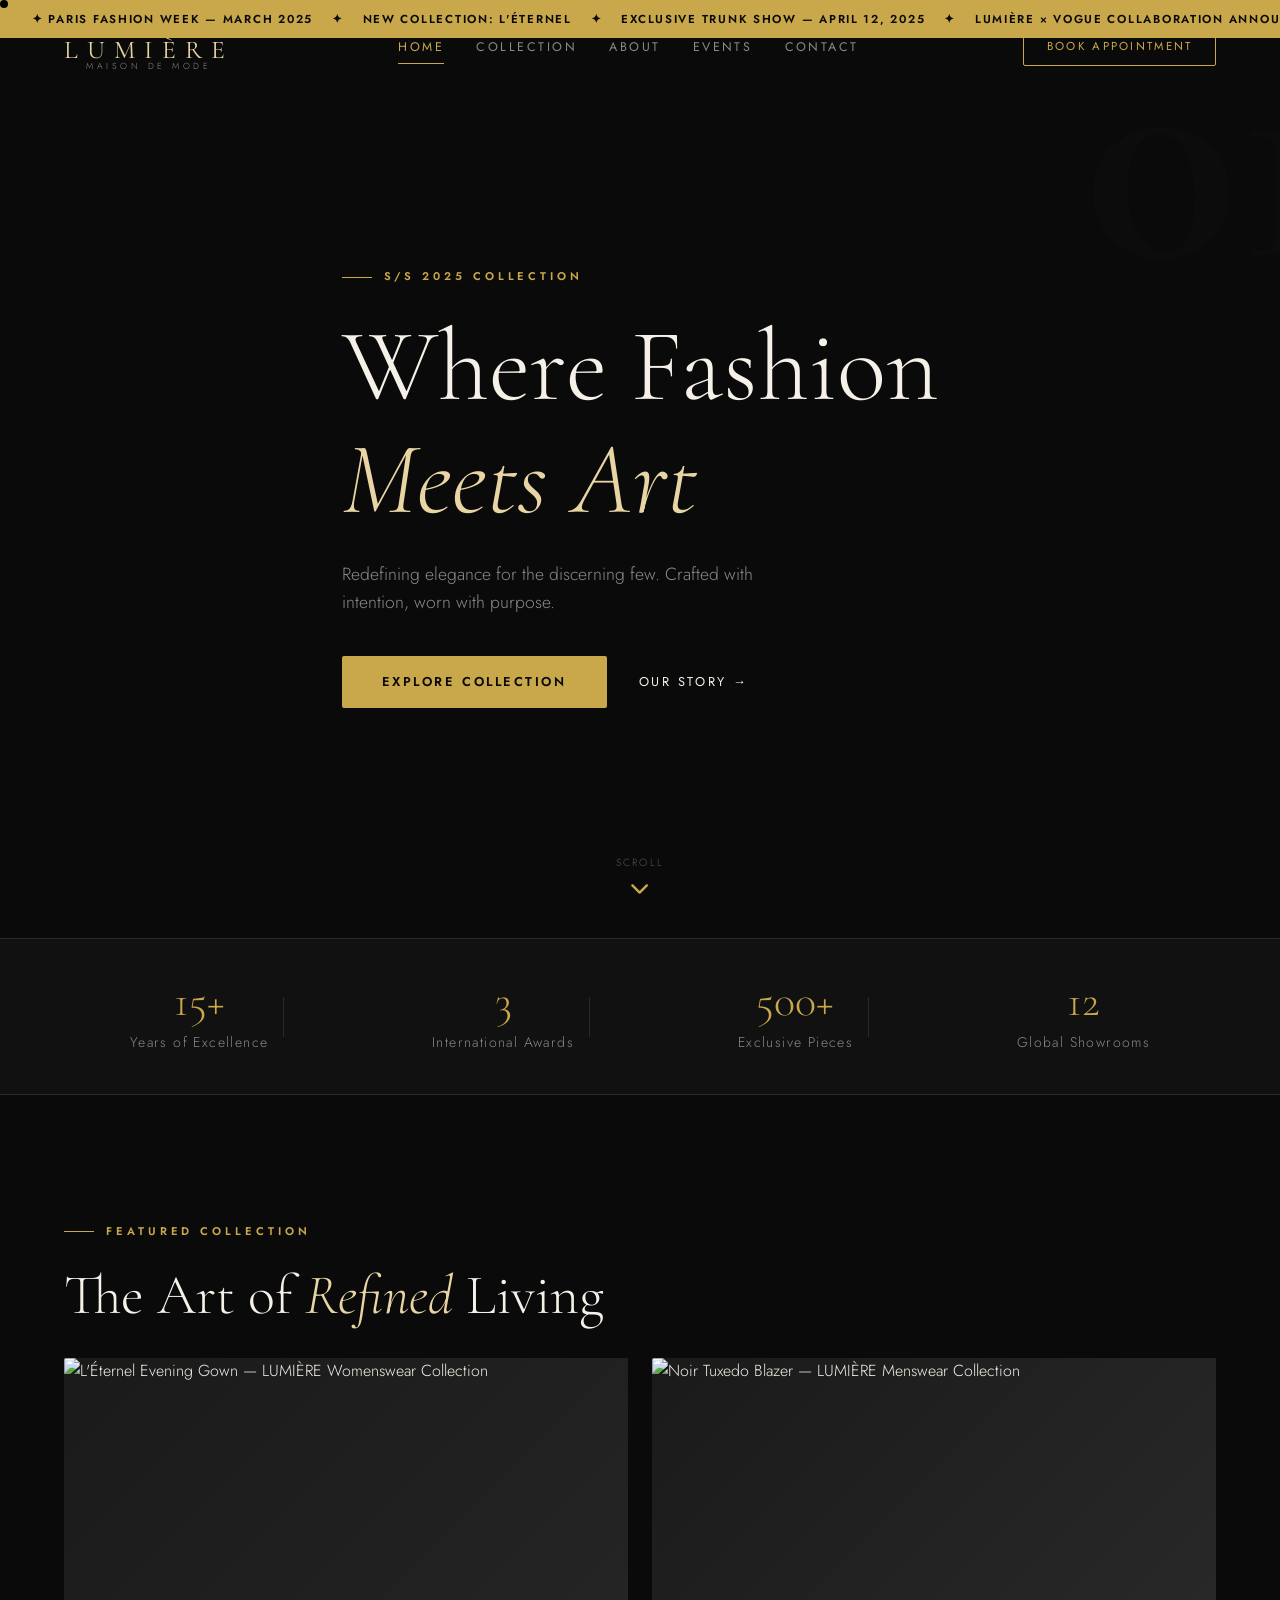
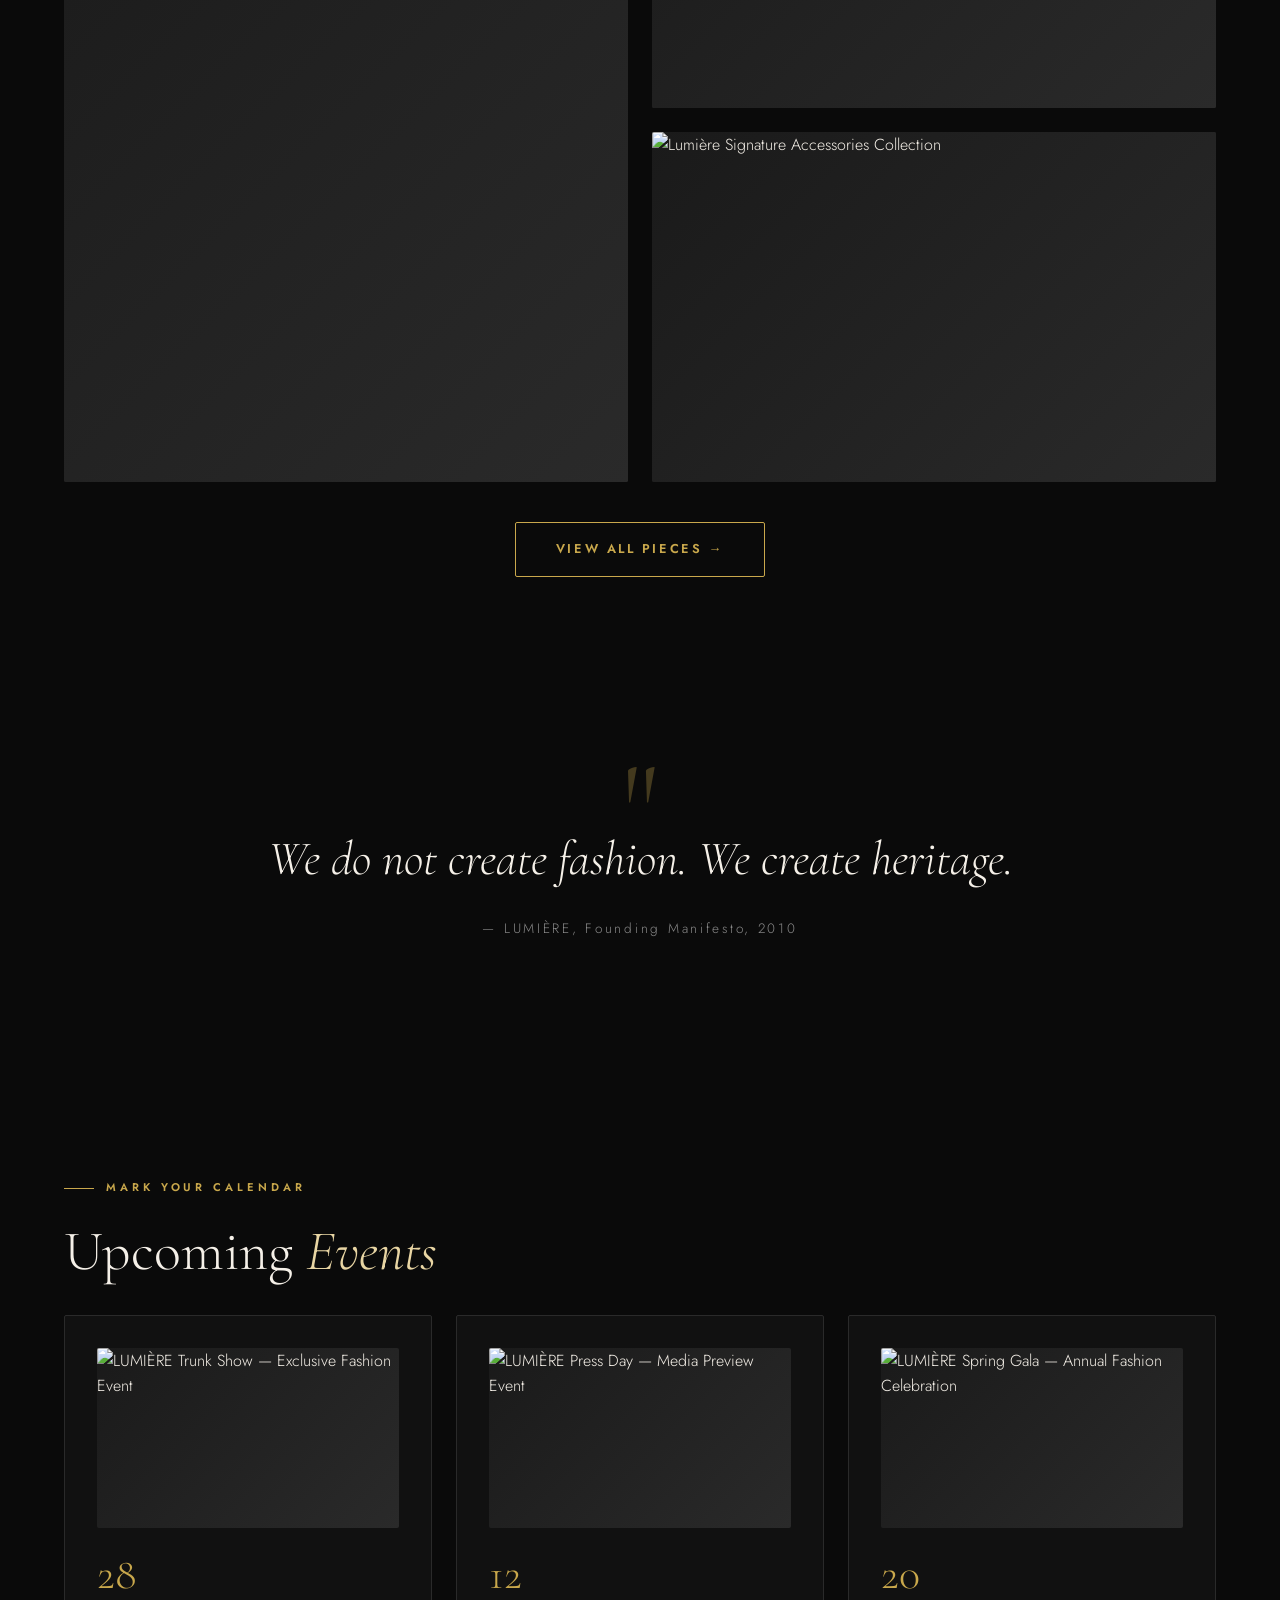
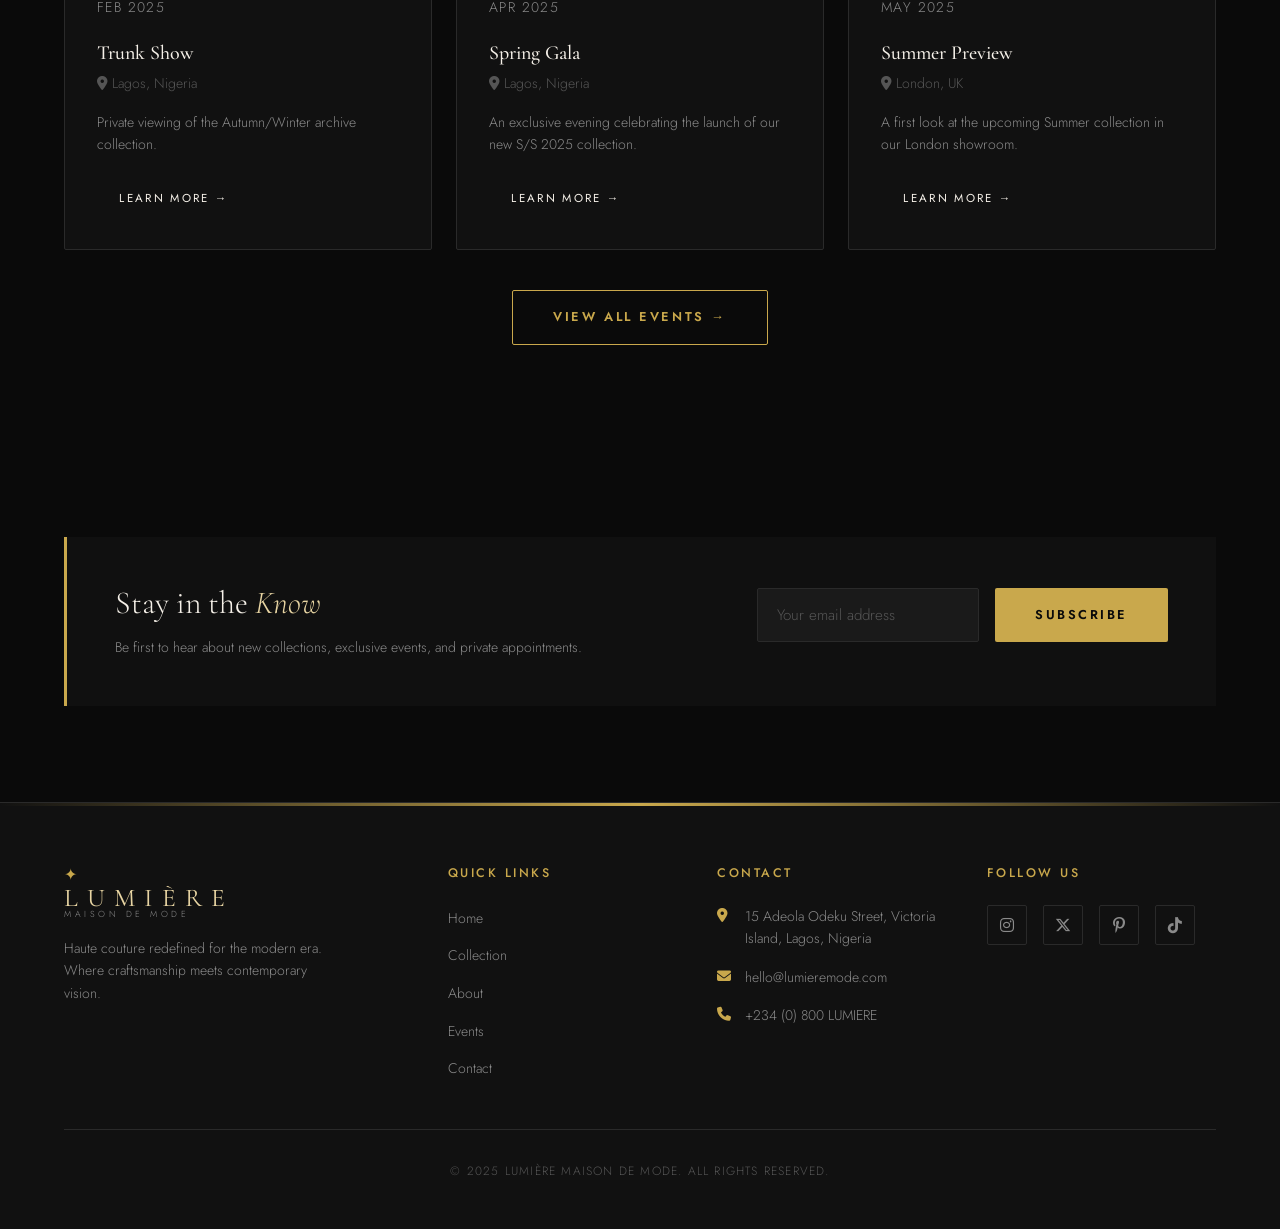
==== index.html @ 755206e6 "Initial commit: Complete LUMIÈRE fashion house website with Unsplash images" ====
<!DOCTYPE html>
<html lang="en">
<head>
  <meta charset="UTF-8">
  <meta name="viewport" content="width=device-width, initial-scale=1.0">
  <meta name="description" content="LUMIÈRE — Maison de Mode. Haute couture redefined for the modern era. Explore our exclusive collections, events, and bespoke services.">
  <meta property="og:title" content="LUMIÈRE — Luxury Fashion House">
  <meta property="og:description" content="Haute couture redefined for the modern era. Crafted with intention, worn with purpose.">
  <meta name="theme-color" content="#0a0a0a">
  <link rel="icon" type="image/svg+xml" href="data:image/svg+xml,<svg xmlns='http://www.w3.org/2000/svg' viewBox='0 0 100 100'><text y='.9em' font-size='90' fill='%23C9A84C'>✦</text></svg>">
  <title>LUMIÈRE — Maison de Mode</title>
  <link rel="preconnect" href="https://fonts.googleapis.com">
  <link rel="preconnect" href="https://fonts.gstatic.com" crossorigin>
  <link href="https://fonts.googleapis.com/css2?family=Cormorant+Garamond:ital,wght@0,300;0,400;0,500;0,600;0,700;1,300;1,400;1,500;1,600;1,700&family=Jost:wght@300;400;500;600&display=swap" rel="stylesheet">
  <link rel="stylesheet" href="https://cdnjs.cloudflare.com/ajax/libs/font-awesome/6.5.0/css/all.min.css">
  <link rel="stylesheet" href="css/style.css">
</head>
<body>

  <!-- Preloader -->
  <div class="preloader">
    <div class="preloader-mark">✦</div>
    <div class="preloader-text">LUMIÈRE</div>
  </div>

  <!-- Navigation -->
  <nav class="navbar">
    <div class="container">
      <a href="index.html" class="logo">
        <span class="logo-mark">✦</span>
        <span class="logo-text">LUMIÈRE</span>
        <span class="logo-sub">MAISON DE MODE</span>
      </a>
      <ul class="nav-links">
        <li><a href="index.html">Home</a></li>
        <li><a href="products.html">Collection</a></li>
        <li><a href="about.html">About</a></li>
        <li><a href="events.html">Events</a></li>
        <li><a href="contact.html">Contact</a></li>
      </ul>
      <a href="contact.html#appointment" class="nav-cta">Book Appointment</a>
      <button class="hamburger" aria-label="Toggle menu">
        <span></span>
        <span></span>
        <span></span>
      </button>
    </div>
  </nav>

  <!-- Mobile Nav -->
  <div class="mobile-nav">
    <a href="index.html">Home</a>
    <a href="products.html">Collection</a>
    <a href="about.html">About</a>
    <a href="events.html">Events</a>
    <a href="contact.html">Contact</a>
    <a href="contact.html#appointment" class="nav-cta" style="margin-top: 1rem;">Book Appointment</a>
  </div>

  <!-- Marquee Ticker -->
  <div class="marquee-wrapper">
    <div class="marquee-track">
      <span>✦ PARIS FASHION WEEK — MARCH 2025 &nbsp;&nbsp; ✦ &nbsp;&nbsp; NEW COLLECTION: L'ÉTERNEL &nbsp;&nbsp; ✦ &nbsp;&nbsp; EXCLUSIVE TRUNK SHOW — APRIL 12, 2025 &nbsp;&nbsp; ✦ &nbsp;&nbsp; LUMIÈRE × VOGUE COLLABORATION ANNOUNCED &nbsp;&nbsp; ✦ &nbsp;&nbsp; SPRING/SUMMER LOOKBOOK NOW AVAILABLE &nbsp;&nbsp;</span>
    </div>
  </div>

  <main>

    <!-- ===== HERO SECTION ===== -->
    <section class="hero" style="background-image: url('https://images.unsplash.com/photo-1558618666-fcd25c85cd64?auto=format&fit=crop&w=1920&q=90'); background-size: cover; background-position: center;">
      <div class="hero-watermark">01</div>
      <div class="container">
        <div class="hero-content">
          <span class="section-label hero-anim">S/S 2025 COLLECTION</span>
          <h1>
            <span class="line hero-anim">Where Fashion</span>
            <span class="line hero-anim"><em>Meets Art</em></span>
          </h1>
          <p class="hero-subtitle hero-anim">Redefining elegance for the discerning few. Crafted with intention, worn with purpose.</p>
          <div class="hero-buttons hero-anim">
            <a href="products.html" class="btn-primary">Explore Collection</a>
            <a href="about.html" class="btn-ghost">Our Story →</a>
          </div>
        </div>
      </div>
      <div class="scroll-indicator">
        <span>Scroll</span>
        <i class="fa-solid fa-chevron-down"></i>
      </div>
    </section>

    <!-- ===== STATS BAR ===== -->
    <section class="stats-bar reveal">
      <div class="container">
        <div class="stats-grid">
          <div class="stat-item">
            <div class="stat-number">15+</div>
            <div class="stat-label">Years of Excellence</div>
          </div>
          <div class="stat-item">
            <div class="stat-number">3</div>
            <div class="stat-label">International Awards</div>
          </div>
          <div class="stat-item">
            <div class="stat-number">500+</div>
            <div class="stat-label">Exclusive Pieces</div>
          </div>
          <div class="stat-item">
            <div class="stat-number">12</div>
            <div class="stat-label">Global Showrooms</div>
          </div>
        </div>
      </div>
    </section>

    <!-- ===== FEATURED COLLECTION ===== -->
    <section class="section-lg">
      <div class="container">
        <span class="section-label reveal">FEATURED COLLECTION</span>
        <h2 class="section-heading reveal">The Art of <em>Refined</em> Living</h2>
        <div class="featured-grid reveal">
          <div class="featured-card">
            <div class="card-image">
              <img src="https://images.unsplash.com/photo-1509631179647-0177331693ae?auto=format&fit=crop&w=800&q=85" alt="L'Éternel Evening Gown — LUMIÈRE Womenswear Collection" loading="lazy" style="width:100%;height:100%;object-fit:cover;">
            </div>
            <div class="card-overlay">
              <h3>L'Éternel Evening Gown</h3>
              <p class="card-price">₦450,000</p>
              <a href="products.html" class="card-link">View Details →</a>
            </div>
          </div>
          <div class="featured-card">
            <div class="card-image">
              <img src="https://images.unsplash.com/photo-1507003211169-0a1dd7228f2d?auto=format&fit=crop&w=800&q=85" alt="Noir Tuxedo Blazer — LUMIÈRE Menswear Collection" loading="lazy" style="width:100%;height:100%;object-fit:cover;">
            </div>
            <div class="card-overlay">
              <h3>Noir Tuxedo Blazer</h3>
              <p class="card-price">₦280,000</p>
              <a href="products.html" class="card-link">View Details →</a>
            </div>
          </div>
          <div class="featured-card">
            <div class="card-image">
              <img src="https://images.unsplash.com/photo-1584917865442-de89df76afd3?auto=format&fit=crop&w=800&q=85" alt="Lumière Signature Accessories Collection" loading="lazy" style="width:100%;height:100%;object-fit:cover;">
            </div>
            <div class="card-overlay">
              <h3>Lumière Silk Scarf</h3>
              <p class="card-price">₦85,000</p>
              <a href="products.html" class="card-link">View Details →</a>
            </div>
          </div>
        </div>
        <div class="text-center" style="margin-top: var(--space-10);">
          <a href="products.html" class="btn-outline">View All Pieces →</a>
        </div>
      </div>
    </section>

    <!-- ===== BRAND STATEMENT ===== -->
    <section class="brand-statement section reveal">
      <div class="container">
        <div class="quote-mark">"</div>
        <blockquote>We do not create fashion. We create heritage.</blockquote>
        <p class="attribution">— LUMIÈRE, Founding Manifesto, 2010</p>
      </div>
    </section>

    <!-- ===== UPCOMING EVENTS PREVIEW ===== -->
    <section class="section">
      <div class="container">
        <span class="section-label reveal">MARK YOUR CALENDAR</span>
        <h2 class="section-heading reveal">Upcoming <em>Events</em></h2>
        <div class="events-preview-grid">
          <div class="event-preview-card reveal">
            <img src="https://images.unsplash.com/photo-1540575467063-178a50c2df87?auto=format&fit=crop&w=600&q=80" alt="LUMIÈRE Trunk Show — Exclusive Fashion Event" loading="lazy" style="width:100%;height:180px;object-fit:cover;border-radius:var(--border-radius);margin-bottom:var(--space-6);">
            <div class="event-date-block">
              <div class="day">28</div>
              <div class="month-year">FEB 2025</div>
            </div>
            <h3>Trunk Show</h3>
            <p class="event-location"><i class="fa-solid fa-location-dot"></i> Lagos, Nigeria</p>
            <p class="event-desc">Private viewing of the Autumn/Winter archive collection.</p>
            <a href="events.html" class="btn-ghost btn-sm">Learn More →</a>
          </div>
          <div class="event-preview-card reveal">
            <img src="https://images.unsplash.com/photo-1475180098004-ca77a66827be?auto=format&fit=crop&w=600&q=80" alt="LUMIÈRE Press Day — Media Preview Event" loading="lazy" style="width:100%;height:180px;object-fit:cover;border-radius:var(--border-radius);margin-bottom:var(--space-6);">
            <div class="event-date-block">
              <div class="day">12</div>
              <div class="month-year">APR 2025</div>
            </div>
            <h3>Spring Gala</h3>
            <p class="event-location"><i class="fa-solid fa-location-dot"></i> Lagos, Nigeria</p>
            <p class="event-desc">An exclusive evening celebrating the launch of our new S/S 2025 collection.</p>
            <a href="events.html" class="btn-ghost btn-sm">Learn More →</a>
          </div>
          <div class="event-preview-card reveal">
            <img src="https://images.unsplash.com/photo-1519671482749-fd09be7ccebf?auto=format&fit=crop&w=600&q=80" alt="LUMIÈRE Spring Gala — Annual Fashion Celebration" loading="lazy" style="width:100%;height:180px;object-fit:cover;border-radius:var(--border-radius);margin-bottom:var(--space-6);">
            <div class="event-date-block">
              <div class="day">20</div>
              <div class="month-year">MAY 2025</div>
            </div>
            <h3>Summer Preview</h3>
            <p class="event-location"><i class="fa-solid fa-location-dot"></i> London, UK</p>
            <p class="event-desc">A first look at the upcoming Summer collection in our London showroom.</p>
            <a href="events.html" class="btn-ghost btn-sm">Learn More →</a>
          </div>
        </div>
        <div class="text-center" style="margin-top: var(--space-8);">
          <a href="events.html" class="btn-outline">View All Events →</a>
        </div>
      </div>
    </section>

    <!-- ===== NEWSLETTER ===== -->
    <section class="section">
      <div class="container">
        <div class="newsletter reveal" style="background-image: url('https://images.unsplash.com/photo-1490481651871-ab68de25d43d?auto=format&fit=crop&w=1600&q=80'); background-size: cover; background-position: center; background-blend-mode: overlay; background-color: rgba(17,17,17,0.92);">
          <div class="newsletter-content">
            <h3>Stay in the <em>Know</em></h3>
            <p>Be first to hear about new collections, exclusive events, and private appointments.</p>
          </div>
          <div>
            <form class="newsletter-form" id="newsletter-form">
              <input type="email" class="form-input" placeholder="Your email address" id="newsletter-email" required>
              <button type="submit" class="btn-primary">Subscribe</button>
            </form>
            <div class="newsletter-message" id="newsletter-message"></div>
          </div>
        </div>
      </div>
    </section>

  </main>

  <!-- Footer -->
  <footer class="footer">
    <div class="container">
      <div class="footer-grid">
        <div class="footer-brand">
          <div class="logo">
            <span class="logo-mark">✦</span>
            <span class="logo-text">LUMIÈRE</span>
            <span class="logo-sub">MAISON DE MODE</span>
          </div>
          <p>Haute couture redefined for the modern era. Where craftsmanship meets contemporary vision.</p>
        </div>
        <div class="footer-links">
          <h4>Quick Links</h4>
          <ul>
            <li><a href="index.html">Home</a></li>
            <li><a href="products.html">Collection</a></li>
            <li><a href="about.html">About</a></li>
            <li><a href="events.html">Events</a></li>
            <li><a href="contact.html">Contact</a></li>
          </ul>
        </div>
        <div class="footer-contact">
          <h4>Contact</h4>
          <div class="footer-contact-item">
            <i class="fa-solid fa-location-dot"></i>
            <span>15 Adeola Odeku Street, Victoria Island, Lagos, Nigeria</span>
          </div>
          <div class="footer-contact-item">
            <i class="fa-solid fa-envelope"></i>
            <span>hello@lumieremode.com</span>
          </div>
          <div class="footer-contact-item">
            <i class="fa-solid fa-phone"></i>
            <span>+234 (0) 800 LUMIERE</span>
          </div>
        </div>
        <div class="footer-social">
          <h4>Follow Us</h4>
          <div class="footer-social-links">
            <a href="#" aria-label="Instagram"><i class="fa-brands fa-instagram"></i></a>
            <a href="#" aria-label="Twitter / X"><i class="fa-brands fa-x-twitter"></i></a>
            <a href="#" aria-label="Pinterest"><i class="fa-brands fa-pinterest-p"></i></a>
            <a href="#" aria-label="TikTok"><i class="fa-brands fa-tiktok"></i></a>
          </div>
        </div>
      </div>
      <div class="footer-bottom">
        <p>© 2025 LUMIÈRE Maison de Mode. All Rights Reserved.</p>
      </div>
    </div>
  </footer>

  <script src="js/main.js"></script>
  <script src="js/home.js"></script>
</body>
</html>
---- css/style.css ----
/* ============================================
   LUMIÈRE — Maison de Mode
   Complete Stylesheet
   ============================================
   TABLE OF CONTENTS
   1. CSS Custom Properties (Variables)
   2. CSS Reset & Base
   3. Typography
   4. Layout Utilities
   5. Buttons
   6. Navigation
   7. Marquee Ticker
   8. Hero Sections
   9. Cards & Grid Components
   10. Forms & Inputs
   11. Modals & Overlays
   12. Footer
   13. Animations & Transitions
   14. Page-Specific: Home
   15. Page-Specific: Products
   16. Page-Specific: About
   17. Page-Specific: Events
   18. Page-Specific: Contact
   19. Page-Specific: DOM
   20. Responsive — Tablet (max-width: 1024px)
   21. Responsive — Mobile (max-width: 768px)
   22. Responsive — Small Mobile (max-width: 480px)
   ============================================ */

/* ============================================
   1. CSS Custom Properties (Variables)
   ============================================ */
:root {
  /* Colors */
  --color-bg: #0a0a0a;
  --color-surface: #111111;
  --color-surface-2: #1a1a1a;
  --color-border: #2a2a2a;
  --color-gold: #C9A84C;
  --color-gold-light: #E8D5A3;
  --color-gold-glow: rgba(201, 168, 76, 0.15);
  --color-text: #F5F0E8;
  --color-text-muted: #8A8A8A;
  --color-text-dim: #555555;
  --color-white: #ffffff;
  --color-danger: #e05555;

  /* Typography */
  --font-display: 'Cormorant Garamond', Georgia, serif;
  --font-body: 'Jost', sans-serif;

  --text-xs: 0.75rem;
  --text-sm: 0.875rem;
  --text-base: 1rem;
  --text-lg: 1.125rem;
  --text-xl: 1.25rem;
  --text-2xl: 1.5rem;
  --text-3xl: 2rem;
  --text-4xl: 2.75rem;
  --text-5xl: 3.75rem;
  --text-6xl: 5rem;
  --text-hero: clamp(3.5rem, 8vw, 7rem);

  --leading-tight: 1.1;
  --leading-normal: 1.6;
  --tracking-wide: 0.1em;
  --tracking-wider: 0.2em;
  --tracking-widest: 0.35em;

  /* Spacing */
  --space-1: 0.25rem;
  --space-2: 0.5rem;
  --space-3: 0.75rem;
  --space-4: 1rem;
  --space-6: 1.5rem;
  --space-8: 2rem;
  --space-10: 2.5rem;
  --space-12: 3rem;
  --space-16: 4rem;
  --space-20: 5rem;
  --space-24: 6rem;
  --space-32: 8rem;

  /* Layout */
  --container-max: 1320px;
  --container-padding: clamp(1.5rem, 5vw, 4rem);
  --border-radius: 2px;

  /* Shadows & Effects */
  --shadow-gold: 0 0 40px rgba(201, 168, 76, 0.12);
  --shadow-card: 0 8px 40px rgba(0, 0, 0, 0.5);

  /* Transitions */
  --transition-fast: 0.2s ease;
  --transition-base: 0.35s ease;
  --transition-slow: 0.6s cubic-bezier(0.25, 0.46, 0.45, 0.94);
}

/* ============================================
   2. CSS Reset & Base
   ============================================ */
*, *::before, *::after {
  box-sizing: border-box;
  margin: 0;
  padding: 0;
}

html {
  scroll-behavior: smooth;
  -webkit-text-size-adjust: 100%;
}

body {
  background: var(--color-bg);
  color: var(--color-text);
  font-family: var(--font-body);
  font-weight: 300;
  font-size: var(--text-base);
  line-height: var(--leading-normal);
  overflow-x: hidden;
  -webkit-font-smoothing: antialiased;
  -moz-osx-font-smoothing: grayscale;
}

img, picture, video, canvas, svg {
  display: block;
  max-width: 100%;
}

img {
  object-fit: cover;
  opacity: 0;
  transition: opacity 0.5s ease;
}

img.loaded {
  opacity: 1;
}

input, button, textarea, select {
  font: inherit;
}

a {
  text-decoration: none;
  color: inherit;
}

ul, ol {
  list-style: none;
}

button {
  cursor: pointer;
  border: none;
  background: none;
}

/* Custom Scrollbar */
::-webkit-scrollbar {
  width: 8px;
}

::-webkit-scrollbar-track {
  background: var(--color-bg);
}

::-webkit-scrollbar-thumb {
  background: var(--color-gold);
  border-radius: 4px;
}

::-webkit-scrollbar-thumb:hover {
  background: var(--color-gold-light);
}

/* Selection */
::selection {
  background: var(--color-gold);
  color: var(--color-bg);
}

::-moz-selection {
  background: var(--color-gold);
  color: var(--color-bg);
}

/* ============================================
   3. Typography
   ============================================ */
h1, h2, h3, h4, h5, h6 {
  font-family: var(--font-display);
  font-weight: 300;
  line-height: var(--leading-tight);
}

h1 { font-size: var(--text-hero); }
h2 { font-size: clamp(2.2rem, 5vw, 3.5rem); }
h3 { font-size: var(--text-3xl); }
h4 { font-size: var(--text-2xl); }
h5 { font-size: var(--text-xl); }
h6 { font-size: var(--text-lg); }

p {
  margin-bottom: var(--space-4);
  color: var(--color-text-muted);
}

em {
  font-style: italic;
  color: var(--color-gold-light);
}

.section-label {
  font-family: var(--font-body);
  font-weight: 600;
  font-size: 0.7rem;
  letter-spacing: var(--tracking-widest);
  text-transform: uppercase;
  color: var(--color-gold);
  display: flex;
  align-items: center;
  gap: 0.75rem;
  margin-bottom: var(--space-6);
}

.section-label::before {
  content: '';
  width: 30px;
  height: 1px;
  background: var(--color-gold);
}

.section-heading {
  font-family: var(--font-display);
  font-size: clamp(2.2rem, 5vw, 3.5rem);
  font-weight: 300;
  color: var(--color-text);
  line-height: var(--leading-tight);
  margin-bottom: var(--space-8);
}

/* ============================================
   4. Layout Utilities
   ============================================ */
.container {
  max-width: var(--container-max);
  margin: 0 auto;
  padding-left: var(--container-padding);
  padding-right: var(--container-padding);
}

.section {
  padding: var(--space-24) 0;
}

.section-lg {
  padding: var(--space-32) 0;
}

.text-center {
  text-align: center;
}

.flex {
  display: flex;
}

.flex-center {
  display: flex;
  align-items: center;
  justify-content: center;
}

.grid {
  display: grid;
}

/* ============================================
   5. Buttons
   ============================================ */
.btn-primary {
  display: inline-block;
  background: var(--color-gold);
  color: var(--color-bg);
  padding: 1rem 2.5rem;
  font-family: var(--font-body);
  font-weight: 600;
  font-size: 0.8rem;
  letter-spacing: var(--tracking-wider);
  text-transform: uppercase;
  border: none;
  border-radius: var(--border-radius);
  cursor: pointer;
  transition: all var(--transition-base);
  text-align: center;
}

.btn-primary:hover {
  background: var(--color-gold-light);
  transform: translateY(-2px);
  box-shadow: var(--shadow-gold);
}

.btn-primary:focus-visible {
  outline: 2px solid var(--color-gold);
  outline-offset: 3px;
}

.btn-outline {
  display: inline-block;
  border: 1px solid var(--color-gold);
  color: var(--color-gold);
  background: transparent;
  padding: 1rem 2.5rem;
  font-family: var(--font-body);
  font-weight: 600;
  font-size: 0.8rem;
  letter-spacing: var(--tracking-wider);
  text-transform: uppercase;
  border-radius: var(--border-radius);
  cursor: pointer;
  transition: all var(--transition-base);
  text-align: center;
}

.btn-outline:hover {
  background: var(--color-gold);
  color: var(--color-bg);
  transform: translateY(-2px);
  box-shadow: var(--shadow-gold);
}

.btn-outline:focus-visible {
  outline: 2px solid var(--color-gold);
  outline-offset: 3px;
}

.btn-ghost {
  display: inline-block;
  color: var(--color-text);
  background: transparent;
  border: none;
  padding: 1rem 0;
  font-family: var(--font-body);
  font-weight: 400;
  font-size: 0.8rem;
  letter-spacing: var(--tracking-wider);
  text-transform: uppercase;
  cursor: pointer;
  transition: all var(--transition-base);
}

.btn-ghost:hover {
  letter-spacing: 0.25em;
  color: var(--color-gold);
}

.btn-ghost:focus-visible {
  outline: 2px solid var(--color-gold);
  outline-offset: 3px;
}

.btn-sm {
  padding: 0.6rem 1.4rem;
  font-size: 0.72rem;
}

/* ============================================
   6. Navigation
   ============================================ */
.navbar {
  position: fixed;
  top: 0;
  left: 0;
  width: 100%;
  z-index: 1000;
  padding: 1.2rem 0;
  transition: all var(--transition-base);
}

.navbar.scrolled {
  background: rgba(10, 10, 10, 0.95);
  backdrop-filter: blur(20px);
  -webkit-backdrop-filter: blur(20px);
  border-bottom: 1px solid var(--color-border);
  padding: 0.8rem 0;
}

.navbar .container {
  display: flex;
  align-items: center;
  justify-content: space-between;
}

/* Logo */
.logo {
  display: flex;
  flex-direction: column;
  align-items: center;
  text-decoration: none;
  flex-shrink: 0;
}

.logo-mark {
  color: var(--color-gold);
  font-size: 1rem;
  line-height: 1;
  margin-bottom: 2px;
}

.logo-text {
  font-family: var(--font-display);
  font-size: 1.6rem;
  font-weight: 400;
  letter-spacing: 0.35em;
  color: var(--color-gold-light);
  line-height: 1;
}

.logo-sub {
  display: block;
  font-family: var(--font-body);
  font-weight: 300;
  font-size: 0.55rem;
  letter-spacing: 0.4em;
  color: var(--color-text-muted);
  text-transform: uppercase;
  text-align: center;
  margin-top: -4px;
}

/* Nav Links */
.nav-links {
  display: flex;
  align-items: center;
  gap: var(--space-8);
}

.nav-links a {
  font-family: var(--font-body);
  font-size: 0.78rem;
  font-weight: 400;
  letter-spacing: var(--tracking-wider);
  text-transform: uppercase;
  color: var(--color-text-muted);
  position: relative;
  padding: 0.5rem 0;
  transition: color var(--transition-base);
}

.nav-links a::after {
  content: '';
  position: absolute;
  bottom: 0;
  left: 0;
  width: 0;
  height: 1px;
  background: var(--color-gold);
  transition: width var(--transition-base);
}

.nav-links a:hover,
.nav-links a.active {
  color: var(--color-gold);
}

.nav-links a:hover::after,
.nav-links a.active::after {
  width: 100%;
}

/* Nav CTA */
.nav-cta {
  border: 1px solid var(--color-gold);
  color: var(--color-gold);
  background: transparent;
  padding: 0.6rem 1.4rem;
  font-family: var(--font-body);
  font-size: 0.72rem;
  font-weight: 400;
  letter-spacing: var(--tracking-wider);
  text-transform: uppercase;
  transition: all var(--transition-base);
  border-radius: var(--border-radius);
  display: inline-block;
}

.nav-cta:hover {
  background: var(--color-gold);
  color: var(--color-bg);
}

/* Hamburger */
.hamburger {
  display: none;
  flex-direction: column;
  justify-content: center;
  align-items: center;
  width: 30px;
  height: 24px;
  cursor: pointer;
  z-index: 1100;
  position: relative;
}

.hamburger span {
  display: block;
  width: 100%;
  height: 1.5px;
  background: var(--color-text);
  transition: all var(--transition-base);
  position: absolute;
}

.hamburger span:nth-child(1) { top: 0; }
.hamburger span:nth-child(2) { top: 50%; transform: translateY(-50%); }
.hamburger span:nth-child(3) { bottom: 0; }

.hamburger.active span:nth-child(1) {
  top: 50%;
  transform: translateY(-50%) rotate(45deg);
}

.hamburger.active span:nth-child(2) {
  opacity: 0;
}

.hamburger.active span:nth-child(3) {
  bottom: 50%;
  transform: translateY(50%) rotate(-45deg);
}

/* Mobile Nav Overlay */
.mobile-nav {
  position: fixed;
  top: 0;
  left: 0;
  width: 100%;
  height: 100%;
  background: rgba(10, 10, 10, 0.98);
  z-index: 1050;
  display: flex;
  flex-direction: column;
  align-items: center;
  justify-content: center;
  gap: var(--space-8);
  opacity: 0;
  visibility: hidden;
  transition: all var(--transition-slow);
}

.mobile-nav.open {
  opacity: 1;
  visibility: visible;
}

.mobile-nav a {
  font-family: var(--font-display);
  font-size: 2rem;
  font-weight: 300;
  color: var(--color-text);
  letter-spacing: var(--tracking-wide);
  opacity: 0;
  transform: translateY(30px);
  transition: all var(--transition-slow);
}

.mobile-nav.open a {
  opacity: 1;
  transform: translateY(0);
}

.mobile-nav.open a:nth-child(1) { transition-delay: 0.1s; }
.mobile-nav.open a:nth-child(2) { transition-delay: 0.15s; }
.mobile-nav.open a:nth-child(3) { transition-delay: 0.2s; }
.mobile-nav.open a:nth-child(4) { transition-delay: 0.25s; }
.mobile-nav.open a:nth-child(5) { transition-delay: 0.3s; }
.mobile-nav.open a:nth-child(6) { transition-delay: 0.35s; }

.mobile-nav a:hover {
  color: var(--color-gold);
}

/* ============================================
   7. Marquee Ticker
   ============================================ */
.marquee-wrapper {
  width: 100%;
  overflow: hidden;
  background: var(--color-gold);
  padding: 10px 0;
  position: relative;
  z-index: 999;
}

.marquee-track {
  display: flex;
  width: max-content;
  animation: marquee-scroll 40s linear infinite;
}

.marquee-track span {
  display: inline-block;
  white-space: nowrap;
  color: #0a0a0a;
  font-family: var(--font-body);
  font-size: 0.72rem;
  font-weight: 600;
  letter-spacing: 0.15em;
  text-transform: uppercase;
  padding: 0 var(--space-8);
}

@keyframes marquee-scroll {
  0% { transform: translateX(0); }
  100% { transform: translateX(-50%); }
}

/* ============================================
   8. Hero Sections
   ============================================ */
.hero {
  min-height: 100vh;
  display: flex;
  align-items: center;
  position: relative;
  overflow: hidden;
}

.hero::before {
  content: '';
  position: absolute;
  top: 0;
  left: 0;
  width: 100%;
  height: 100%;
  background: linear-gradient(
    135deg,
    rgba(10,10,10,0.85) 0%,
    rgba(10,10,10,0.5) 50%,
    rgba(10,10,10,0.75) 100%
  );
  pointer-events: none;
  z-index: 1;
}

.hero-watermark {
  position: absolute;
  top: -5%;
  right: -5%;
  font-family: var(--font-display);
  font-size: 25vw;
  font-weight: 700;
  color: rgba(255, 255, 255, 0.02);
  line-height: 1;
  pointer-events: none;
  z-index: 0;
  user-select: none;
}

.hero-content {
  position: relative;
  z-index: 2;
  max-width: 800px;
}

.hero h1 {
  margin-bottom: var(--space-6);
}

.hero h1 .line {
  display: block;
}

.hero-subtitle {
  font-family: var(--font-body);
  font-weight: 300;
  font-size: 1.1rem;
  color: var(--color-text-muted);
  max-width: 480px;
  margin-bottom: var(--space-10);
  line-height: var(--leading-normal);
}

.hero-buttons {
  display: flex;
  align-items: center;
  gap: var(--space-8);
  flex-wrap: wrap;
}

/* Scroll Indicator */
.scroll-indicator {
  position: absolute;
  bottom: var(--space-10);
  left: 50%;
  transform: translateX(-50%);
  z-index: 2;
  display: flex;
  flex-direction: column;
  align-items: center;
  gap: var(--space-2);
  animation: bounce 2s infinite;
}

.scroll-indicator span {
  font-size: 0.65rem;
  letter-spacing: var(--tracking-wider);
  text-transform: uppercase;
  color: var(--color-text-dim);
}

.scroll-indicator i {
  color: var(--color-gold);
  font-size: 1.2rem;
}

@keyframes bounce {
  0%, 20%, 50%, 80%, 100% { transform: translateX(-50%) translateY(0); }
  40% { transform: translateX(-50%) translateY(-10px); }
  60% { transform: translateX(-50%) translateY(-5px); }
}

/* Page Hero (shorter, for inner pages) */
.page-hero {
  min-height: 50vh;
  display: flex;
  align-items: center;
  justify-content: center;
  text-align: center;
  position: relative;
  overflow: hidden;
  padding-top: 120px;
}

.page-hero::before {
  content: '';
  position: absolute;
  top: 0;
  left: 0;
  width: 100%;
  height: 100%;
  background: linear-gradient(
    135deg,
    rgba(10,10,10,0.85) 0%,
    rgba(10,10,10,0.5) 50%,
    rgba(10,10,10,0.75) 100%
  );
  pointer-events: none;
  z-index: 1;
}

.page-hero .container {
  position: relative;
  z-index: 2;
}

.page-hero h1 {
  font-size: clamp(2.5rem, 6vw, 4.5rem);
  margin-bottom: var(--space-6);
}

.page-hero p {
  font-size: 1.1rem;
  color: var(--color-text-muted);
  max-width: 600px;
  margin: 0 auto;
}

/* Hero animation classes */
.hero-anim {
  opacity: 0;
  transform: translateY(40px);
  transition: opacity 0.9s cubic-bezier(0.25, 0.46, 0.45, 0.94),
              transform 0.9s cubic-bezier(0.25, 0.46, 0.45, 0.94);
}

.hero-anim.visible {
  opacity: 1;
  transform: translateY(0);
}

/* ============================================
   9. Cards & Grid Components
   ============================================ */

/* Placeholder Image */
.placeholder-img {
  width: 100%;
  height: 100%;
  background: linear-gradient(135deg, #1a1a1a, #2a2a2a);
  display: flex;
  align-items: center;
  justify-content: center;
  color: var(--color-gold);
  font-size: 2rem;
  position: relative;
}

.placeholder-img::after {
  content: '✦';
  font-size: 2.5rem;
  opacity: 0.3;
}

/* Generic Card */
.card {
  background: var(--color-surface);
  border: 1px solid var(--color-border);
  border-radius: var(--border-radius);
  overflow: hidden;
  transition: all var(--transition-base);
}

.card:hover {
  border-color: var(--color-gold);
  transform: translateY(-4px);
  box-shadow: var(--shadow-card);
}

/* ============================================
   10. Forms & Inputs
   ============================================ */
.form-group {
  margin-bottom: var(--space-6);
}

.form-label {
  display: block;
  font-family: var(--font-body);
  font-weight: 500;
  font-size: 0.78rem;
  letter-spacing: var(--tracking-wider);
  text-transform: uppercase;
  color: var(--color-text-muted);
  margin-bottom: 0.4rem;
}

.form-input,
.form-select,
.form-textarea {
  width: 100%;
  background: var(--color-surface-2);
  border: 1px solid var(--color-border);
  color: var(--color-text);
  padding: 0.875rem 1.2rem;
  font-family: var(--font-body);
  font-size: 0.95rem;
  border-radius: var(--border-radius);
  outline: none;
  transition: all var(--transition-base);
}

.form-input:focus,
.form-select:focus,
.form-textarea:focus {
  border-color: var(--color-gold);
  box-shadow: 0 0 0 3px var(--color-gold-glow);
}

.form-input::placeholder,
.form-textarea::placeholder {
  color: var(--color-text-dim);
}

.form-input.error,
.form-select.error,
.form-textarea.error {
  border-color: var(--color-danger);
}

.form-error {
  color: var(--color-danger);
  font-size: var(--text-xs);
  margin-top: var(--space-1);
  display: none;
}

.form-error.visible {
  display: block;
}

.form-textarea {
  min-height: 150px;
  resize: vertical;
}

.form-select {
  appearance: none;
  -webkit-appearance: none;
  background-image: url("data:image/svg+xml,%3Csvg xmlns='http://www.w3.org/2000/svg' width='12' height='8'%3E%3Cpath d='M1 1l5 5 5-5' stroke='%238A8A8A' fill='none' stroke-width='1.5'/%3E%3C/svg%3E");
  background-repeat: no-repeat;
  background-position: right 1.2rem center;
  padding-right: 3rem;
}

.char-counter {
  text-align: right;
  font-size: var(--text-xs);
  color: var(--color-text-dim);
  margin-top: var(--space-1);
}

/* ============================================
   11. Modals & Overlays
   ============================================ */
.modal-overlay {
  position: fixed;
  top: 0;
  left: 0;
  width: 100%;
  height: 100%;
  background: rgba(0, 0, 0, 0.85);
  z-index: 9999;
  display: flex;
  align-items: center;
  justify-content: center;
  opacity: 0;
  visibility: hidden;
  transition: all var(--transition-base);
  padding: var(--space-4);
}

.modal-overlay.active {
  opacity: 1;
  visibility: visible;
}

.modal {
  background: var(--color-surface);
  border: 1px solid var(--color-border);
  border-radius: var(--border-radius);
  max-width: 600px;
  width: 100%;
  max-height: 90vh;
  overflow-y: auto;
  padding: var(--space-10);
  position: relative;
  transform: translateY(30px);
  transition: transform var(--transition-slow);
}

.modal-overlay.active .modal {
  transform: translateY(0);
}

.modal-close {
  position: absolute;
  top: var(--space-4);
  right: var(--space-4);
  color: var(--color-text-muted);
  font-size: 1.5rem;
  cursor: pointer;
  transition: color var(--transition-fast);
  background: none;
  border: none;
  width: 40px;
  height: 40px;
  display: flex;
  align-items: center;
  justify-content: center;
}

.modal-close:hover {
  color: var(--color-gold);
}

.modal h3 {
  font-family: var(--font-display);
  font-size: var(--text-3xl);
  margin-bottom: var(--space-2);
}

.modal .price {
  color: var(--color-gold);
  font-size: var(--text-xl);
  margin-bottom: var(--space-6);
}

/* ============================================
   12. Footer
   ============================================ */
.footer {
  background: var(--color-surface);
  border-top: 1px solid var(--color-border);
  position: relative;
  padding-top: var(--space-16);
  padding-bottom: var(--space-8);
}

.footer::before {
  content: '';
  position: absolute;
  top: 0;
  left: 0;
  width: 100%;
  height: 3px;
  background: linear-gradient(90deg, transparent, var(--color-gold), transparent);
}

.footer-grid {
  display: grid;
  grid-template-columns: 1.5fr 1fr 1fr 1fr;
  gap: var(--space-10);
  margin-bottom: var(--space-12);
}

.footer-brand .logo {
  align-items: flex-start;
  margin-bottom: var(--space-4);
}

.footer-brand p {
  font-size: var(--text-sm);
  color: var(--color-text-muted);
  max-width: 280px;
}

.footer h4 {
  font-family: var(--font-body);
  font-weight: 500;
  font-size: 0.78rem;
  letter-spacing: var(--tracking-wider);
  text-transform: uppercase;
  color: var(--color-gold);
  margin-bottom: var(--space-6);
}

.footer-links ul {
  display: flex;
  flex-direction: column;
  gap: var(--space-3);
}

.footer-links a {
  font-size: var(--text-sm);
  color: var(--color-text-muted);
  transition: color var(--transition-fast);
}

.footer-links a:hover {
  color: var(--color-gold);
}

.footer-contact-item {
  display: flex;
  align-items: flex-start;
  gap: var(--space-3);
  margin-bottom: var(--space-4);
  font-size: var(--text-sm);
  color: var(--color-text-muted);
}

.footer-contact-item i {
  color: var(--color-gold);
  margin-top: 3px;
  width: 16px;
  flex-shrink: 0;
}

.footer-social-links {
  display: flex;
  gap: var(--space-4);
}

.footer-social-links a {
  display: flex;
  align-items: center;
  justify-content: center;
  width: 40px;
  height: 40px;
  border: 1px solid var(--color-border);
  color: var(--color-text-muted);
  transition: all var(--transition-base);
  border-radius: var(--border-radius);
}

.footer-social-links a:hover {
  border-color: var(--color-gold);
  color: var(--color-gold);
  transform: translateY(-2px);
}

.footer-bottom {
  border-top: 1px solid var(--color-border);
  padding-top: var(--space-8);
  text-align: center;
}

.footer-bottom p {
  font-size: var(--text-xs);
  letter-spacing: var(--tracking-wide);
  color: var(--color-text-dim);
  text-transform: uppercase;
}

/* ============================================
   13. Animations & Transitions
   ============================================ */

/* Scroll Reveal */
.reveal {
  opacity: 0;
  transform: translateY(30px);
  transition: opacity 0.7s cubic-bezier(0.25, 0.46, 0.45, 0.94),
              transform 0.7s cubic-bezier(0.25, 0.46, 0.45, 0.94);
}

.reveal.is-visible {
  opacity: 1;
  transform: translateY(0);
}

/* Stagger children */
.reveal-stagger > *:nth-child(1) { transition-delay: 0s; }
.reveal-stagger > *:nth-child(2) { transition-delay: 0.1s; }
.reveal-stagger > *:nth-child(3) { transition-delay: 0.2s; }
.reveal-stagger > *:nth-child(4) { transition-delay: 0.3s; }
.reveal-stagger > *:nth-child(5) { transition-delay: 0.4s; }
.reveal-stagger > *:nth-child(6) { transition-delay: 0.5s; }

/* Preloader */
.preloader {
  position: fixed;
  top: 0;
  left: 0;
  width: 100%;
  height: 100%;
  background: var(--color-bg);
  z-index: 99999;
  display: flex;
  flex-direction: column;
  align-items: center;
  justify-content: center;
  transition: opacity 0.6s ease, visibility 0.6s ease;
}

.preloader.hidden {
  opacity: 0;
  visibility: hidden;
}

.preloader-text {
  font-family: var(--font-display);
  font-size: var(--text-3xl);
  letter-spacing: var(--tracking-widest);
  color: var(--color-gold-light);
  animation: preloader-pulse 1.5s ease-in-out infinite;
}

.preloader-mark {
  color: var(--color-gold);
  font-size: var(--text-xl);
  margin-bottom: var(--space-4);
  animation: preloader-pulse 1.5s ease-in-out infinite;
}

@keyframes preloader-pulse {
  0%, 100% { opacity: 0.3; }
  50% { opacity: 1; }
}

/* Custom Cursor */
.custom-cursor {
  width: 8px;
  height: 8px;
  background: var(--color-gold);
  border-radius: 50%;
  position: fixed;
  top: 0;
  left: 0;
  pointer-events: none;
  z-index: 100000;
  transition: width 0.3s ease, height 0.3s ease, margin 0.3s ease;
  mix-blend-mode: difference;
}

.custom-cursor.active {
  width: 30px;
  height: 30px;
  margin-left: -11px;
  margin-top: -11px;
  background: rgba(201, 168, 76, 0.3);
}

/* ============================================
   14. Page-Specific: Home
   ============================================ */

/* Stats Bar */
.stats-bar {
  background: var(--color-surface);
  border-top: 1px solid var(--color-border);
  border-bottom: 1px solid var(--color-border);
  padding: var(--space-10) 0;
}

.stats-grid {
  display: flex;
  justify-content: space-around;
  align-items: center;
  flex-wrap: wrap;
  gap: var(--space-8);
}

.stat-item {
  text-align: center;
  position: relative;
}

.stat-item:not(:last-child)::after {
  content: '';
  position: absolute;
  right: calc(-1 * var(--space-4));
  top: 50%;
  transform: translateY(-50%);
  width: 1px;
  height: 40px;
  background: var(--color-border);
}

.stat-number {
  font-family: var(--font-display);
  font-size: var(--text-4xl);
  font-weight: 300;
  color: var(--color-gold);
  line-height: 1;
  margin-bottom: var(--space-2);
}

.stat-label {
  font-family: var(--font-body);
  font-weight: 300;
  font-size: var(--text-sm);
  color: var(--color-text-muted);
  letter-spacing: var(--tracking-wide);
}

/* Featured Collection */
.featured-grid {
  display: grid;
  grid-template-columns: 1fr 1fr;
  grid-template-rows: 1fr 1fr;
  gap: var(--space-6);
  margin-bottom: var(--space-10);
}

.featured-card {
  position: relative;
  overflow: hidden;
  border-radius: var(--border-radius);
  cursor: pointer;
}

.featured-card:first-child {
  grid-row: 1 / 3;
}

.featured-card .card-image {
  width: 100%;
  height: 100%;
  min-height: 350px;
  background: linear-gradient(135deg, #1a1a1a, #2a2a2a);
  display: flex;
  align-items: center;
  justify-content: center;
  transition: transform var(--transition-slow);
}

.featured-card .card-image .placeholder-icon {
  font-size: 3rem;
  color: var(--color-gold);
  opacity: 0.2;
}

.featured-card:hover .card-image {
  transform: scale(1.05);
}

.featured-card .card-overlay {
  position: absolute;
  bottom: 0;
  left: 0;
  width: 100%;
  padding: var(--space-8);
  background: linear-gradient(transparent, rgba(10, 10, 10, 0.85));
  transform: translateY(100%);
  transition: transform var(--transition-slow);
}

.featured-card:hover .card-overlay {
  transform: translateY(0);
}

.featured-card:hover {
  box-shadow: inset 0 0 0 1px var(--color-gold);
}

.card-overlay h3 {
  font-family: var(--font-display);
  font-size: var(--text-2xl);
  color: var(--color-white);
  margin-bottom: var(--space-2);
}

.card-overlay .card-price {
  color: var(--color-gold);
  font-size: var(--text-base);
  margin-bottom: var(--space-4);
}

.card-overlay .card-link {
  color: var(--color-text);
  font-size: 0.8rem;
  letter-spacing: var(--tracking-wider);
  text-transform: uppercase;
  transition: color var(--transition-fast);
}

.card-overlay .card-link:hover {
  color: var(--color-gold);
}

/* Brand Statement */
.brand-statement {
  padding: var(--space-32) 0;
  text-align: center;
  position: relative;
  overflow: hidden;
}

.brand-statement .quote-mark {
  font-family: var(--font-display);
  font-size: 8rem;
  color: var(--color-gold);
  opacity: 0.3;
  position: absolute;
  top: var(--space-10);
  left: 50%;
  transform: translateX(-50%);
  line-height: 1;
  pointer-events: none;
}

.brand-statement blockquote {
  font-family: var(--font-display);
  font-style: italic;
  font-size: clamp(1.8rem, 4vw, 3rem);
  font-weight: 300;
  color: var(--color-text);
  max-width: 800px;
  margin: 0 auto var(--space-8);
  line-height: var(--leading-tight);
  position: relative;
  z-index: 1;
}

.brand-statement .attribution {
  font-family: var(--font-body);
  font-weight: 300;
  font-size: 0.85rem;
  letter-spacing: var(--tracking-wider);
  color: var(--color-text-muted);
}

/* Events Preview */
.events-preview-grid {
  display: grid;
  grid-template-columns: repeat(3, 1fr);
  gap: var(--space-6);
  margin-bottom: var(--space-10);
}

.event-preview-card {
  background: var(--color-surface);
  border: 1px solid var(--color-border);
  padding: var(--space-8);
  transition: all var(--transition-base);
  border-radius: var(--border-radius);
}

.event-preview-card:hover {
  border-color: var(--color-gold);
  transform: translateY(-4px);
  box-shadow: var(--shadow-card);
}

.event-date-block {
  margin-bottom: var(--space-6);
}

.event-date-block .day {
  font-family: var(--font-display);
  font-size: var(--text-4xl);
  font-weight: 300;
  color: var(--color-gold);
  line-height: 1;
}

.event-date-block .month-year {
  font-family: var(--font-body);
  font-size: var(--text-sm);
  color: var(--color-text-muted);
  letter-spacing: var(--tracking-wide);
}

.event-preview-card h3 {
  font-size: var(--text-xl);
  font-weight: 500;
  margin-bottom: var(--space-2);
}

.event-preview-card .event-location {
  font-size: var(--text-sm);
  color: var(--color-text-dim);
  margin-bottom: var(--space-4);
}

.event-preview-card .event-desc {
  font-size: var(--text-sm);
  color: var(--color-text-muted);
  margin-bottom: var(--space-6);
}

/* Newsletter */
.newsletter {
  background: var(--color-surface);
  border-left: 3px solid var(--color-gold);
  padding: var(--space-12);
  display: flex;
  align-items: center;
  justify-content: space-between;
  gap: var(--space-10);
  flex-wrap: wrap;
}

.newsletter-content {
  max-width: 480px;
}

.newsletter-content h3 {
  font-size: var(--text-3xl);
  margin-bottom: var(--space-4);
}

.newsletter-content p {
  font-size: var(--text-sm);
  margin-bottom: 0;
}

.newsletter-form {
  display: flex;
  gap: var(--space-4);
  flex: 1;
  max-width: 480px;
}

.newsletter-form .form-input {
  flex: 1;
}

.newsletter-message {
  font-size: var(--text-sm);
  margin-top: var(--space-3);
  opacity: 0;
  transition: opacity var(--transition-base);
}

.newsletter-message.visible {
  opacity: 1;
}

.newsletter-message.success {
  color: var(--color-gold);
}

.newsletter-message.error {
  color: var(--color-danger);
}

/* ============================================
   15. Page-Specific: Products
   ============================================ */

/* Filter Bar */
.filter-bar {
  padding: var(--space-6) 0;
  border-bottom: 1px solid var(--color-border);
  position: sticky;
  top: 70px;
  background: var(--color-bg);
  z-index: 100;
  transition: all var(--transition-base);
}

.filter-pills {
  display: flex;
  flex-wrap: wrap;
  gap: var(--space-3);
  justify-content: center;
}

.filter-pill {
  padding: 0.5rem 1.2rem;
  border: 1px solid var(--color-border);
  color: var(--color-text-muted);
  font-family: var(--font-body);
  font-size: 0.75rem;
  font-weight: 400;
  letter-spacing: var(--tracking-wider);
  text-transform: uppercase;
  background: transparent;
  cursor: pointer;
  transition: all var(--transition-base);
  border-radius: var(--border-radius);
}

.filter-pill:hover {
  border-color: var(--color-gold);
  color: var(--color-gold);
}

.filter-pill.active {
  background: var(--color-gold);
  border-color: var(--color-gold);
  color: var(--color-bg);
}

/* Product Grid */
.product-grid {
  display: grid;
  grid-template-columns: repeat(auto-fill, minmax(260px, 1fr));
  gap: var(--space-6);
  padding: var(--space-12) 0;
}

.product-card {
  opacity: 1;
  transition: opacity var(--transition-base);
}

.product-card.hidden {
  display: none;
}

.product-card-image {
  position: relative;
  aspect-ratio: 3/4;
  overflow: hidden;
  background: linear-gradient(135deg, #1a1a1a, #2a2a2a);
  border-radius: var(--border-radius);
}

.product-card-image .placeholder-icon {
  position: absolute;
  top: 50%;
  left: 50%;
  transform: translate(-50%, -50%);
  font-size: 2.5rem;
  color: var(--color-gold);
  opacity: 0.15;
  transition: transform var(--transition-slow);
}

.product-card:hover .placeholder-icon {
  transform: translate(-50%, -50%) scale(1.08);
}

.product-wishlist {
  position: absolute;
  top: var(--space-4);
  right: var(--space-4);
  width: 36px;
  height: 36px;
  display: flex;
  align-items: center;
  justify-content: center;
  background: rgba(10, 10, 10, 0.6);
  border: none;
  color: var(--color-text-muted);
  font-size: 0.9rem;
  cursor: pointer;
  transition: all var(--transition-fast);
  border-radius: var(--border-radius);
  z-index: 2;
}

.product-wishlist:hover,
.product-wishlist.active {
  color: var(--color-gold);
}

.product-quick-view {
  position: absolute;
  bottom: 0;
  left: 0;
  width: 100%;
  padding: var(--space-4);
  display: flex;
  justify-content: center;
  opacity: 0;
  transform: translateY(10px);
  transition: all var(--transition-base);
  z-index: 2;
}

.product-card:hover .product-quick-view {
  opacity: 1;
  transform: translateY(0);
}

.product-quick-view button {
  background: rgba(10, 10, 10, 0.85);
  border: 1px solid var(--color-gold);
  color: var(--color-gold);
  padding: 0.6rem 1.5rem;
  font-family: var(--font-body);
  font-size: 0.72rem;
  letter-spacing: var(--tracking-wider);
  text-transform: uppercase;
  cursor: pointer;
  transition: all var(--transition-fast);
}

.product-quick-view button:hover {
  background: var(--color-gold);
  color: var(--color-bg);
}

.product-card-body {
  padding: var(--space-4) 0;
}

.product-category {
  font-family: var(--font-body);
  font-weight: 500;
  font-size: 0.65rem;
  letter-spacing: var(--tracking-widest);
  text-transform: uppercase;
  color: var(--color-gold);
  margin-bottom: var(--space-2);
}

.product-name {
  font-family: var(--font-display);
  font-weight: 500;
  font-size: 1.2rem;
  color: var(--color-text);
  margin-bottom: var(--space-2);
}

.product-price {
  font-family: var(--font-body);
  font-weight: 400;
  font-size: var(--text-base);
  color: var(--color-gold);
}

/* Quick View Modal extras */
.modal-product-image {
  width: 100%;
  aspect-ratio: 4/3;
  background: linear-gradient(135deg, #1a1a1a, #2a2a2a);
  display: flex;
  align-items: center;
  justify-content: center;
  margin-bottom: var(--space-6);
  border-radius: var(--border-radius);
}

.modal-product-image .placeholder-icon {
  font-size: 3rem;
  color: var(--color-gold);
  opacity: 0.2;
}

.modal-description {
  color: var(--color-text-muted);
  font-size: var(--text-sm);
  margin-bottom: var(--space-6);
}

.size-selector {
  display: flex;
  gap: var(--space-3);
  margin-bottom: var(--space-8);
}

.size-selector label {
  font-family: var(--font-body);
  font-size: var(--text-xs);
  letter-spacing: var(--tracking-wider);
  color: var(--color-text-muted);
  margin-bottom: var(--space-2);
  text-transform: uppercase;
  display: block;
  width: 100%;
}

.size-btn {
  width: 44px;
  height: 44px;
  display: flex;
  align-items: center;
  justify-content: center;
  border: 1px solid var(--color-border);
  background: transparent;
  color: var(--color-text-muted);
  font-size: var(--text-sm);
  cursor: pointer;
  transition: all var(--transition-fast);
}

.size-btn:hover,
.size-btn.active {
  border-color: var(--color-gold);
  color: var(--color-gold);
}

/* ============================================
   16. Page-Specific: About
   ============================================ */

/* Brand Story */
.brand-story {
  display: grid;
  grid-template-columns: 1fr 1fr;
  gap: var(--space-16);
  align-items: center;
}

.brand-story-text h3 {
  font-size: var(--text-3xl);
  margin-bottom: var(--space-6);
}

.brand-story-text p {
  margin-bottom: var(--space-6);
}

.brand-story-decorative {
  display: flex;
  align-items: center;
  justify-content: center;
  position: relative;
  height: 400px;
}

.brand-story-decorative .deco-star {
  font-size: 8rem;
  color: var(--color-gold);
  opacity: 0.15;
  position: relative;
  z-index: 1;
}

.brand-story-decorative::before,
.brand-story-decorative::after {
  content: '';
  position: absolute;
  border: 1px solid rgba(201, 168, 76, 0.1);
  border-radius: 50%;
}

.brand-story-decorative::before {
  width: 300px;
  height: 300px;
}

.brand-story-decorative::after {
  width: 200px;
  height: 200px;
}

/* Board Members Grid */
.board-grid {
  display: grid;
  grid-template-columns: repeat(auto-fill, minmax(240px, 1fr));
  gap: var(--space-6);
}

.member-card {
  background: var(--color-surface);
  border: 1px solid var(--color-border);
  border-top: 3px solid var(--color-gold);
  padding: 0;
  transition: all var(--transition-base);
  overflow: hidden;
  border-radius: var(--border-radius);
}

.member-card:hover {
  box-shadow: var(--shadow-gold);
  transform: translateY(-6px);
}

.member-photo {
  width: 100%;
  aspect-ratio: 1/1;
  background: linear-gradient(135deg, #1a1a1a 0%, #2a2a2a 100%);
  display: flex;
  align-items: center;
  justify-content: center;
}

.member-photo .member-icon {
  font-size: 3rem;
  color: var(--color-gold);
  opacity: 0.2;
}

.member-info {
  padding: var(--space-6);
}

.member-name {
  font-family: var(--font-display);
  font-weight: 500;
  font-size: 1.4rem;
  color: var(--color-text);
  margin-bottom: var(--space-1);
}

.member-title {
  font-family: var(--font-body);
  font-weight: 300;
  font-size: 0.8rem;
  letter-spacing: var(--tracking-wide);
  color: var(--color-gold);
  text-transform: uppercase;
  margin-bottom: var(--space-4);
}

.member-bio {
  font-size: var(--text-sm);
  color: var(--color-text-muted);
  margin-bottom: var(--space-4);
  line-height: var(--leading-normal);
}

.member-divider {
  height: 1px;
  background: var(--color-border);
  margin-bottom: var(--space-4);
}

.member-social {
  display: flex;
  gap: var(--space-3);
}

.member-social a {
  color: var(--color-text-dim);
  font-size: var(--text-sm);
  transition: color var(--transition-fast);
}

.member-social a:hover {
  color: var(--color-gold);
}

/* Values */
.values-grid {
  display: grid;
  grid-template-columns: repeat(3, 1fr);
  gap: var(--space-8);
  text-align: center;
}

.value-item {
  padding: var(--space-8);
}

.value-icon {
  font-size: 2rem;
  color: var(--color-gold);
  margin-bottom: var(--space-6);
}

.value-item h3 {
  font-family: var(--font-display);
  font-size: var(--text-2xl);
  margin-bottom: var(--space-4);
}

.value-item p {
  font-size: var(--text-sm);
  color: var(--color-text-muted);
}

/* ============================================
   17. Page-Specific: Events
   ============================================ */

/* Featured Event */
.featured-event {
  display: grid;
  grid-template-columns: 1fr 1fr;
  background: var(--color-surface);
  border: 1px solid var(--color-border);
  overflow: hidden;
  border-radius: var(--border-radius);
  position: relative;
}

.featured-badge {
  position: absolute;
  top: var(--space-4);
  left: var(--space-4);
  background: var(--color-gold);
  color: var(--color-bg);
  font-family: var(--font-body);
  font-size: 0.65rem;
  font-weight: 600;
  letter-spacing: var(--tracking-wider);
  text-transform: uppercase;
  padding: 0.3rem 0.8rem;
  z-index: 2;
}

.featured-event-content {
  padding: var(--space-12);
  display: flex;
  flex-direction: column;
  justify-content: center;
}

.featured-event-content h3 {
  font-size: var(--text-3xl);
  margin-bottom: var(--space-6);
}

.event-meta {
  display: flex;
  flex-direction: column;
  gap: var(--space-3);
  margin-bottom: var(--space-6);
}

.event-meta-item {
  display: flex;
  align-items: center;
  gap: var(--space-3);
  font-size: var(--text-sm);
  color: var(--color-text-muted);
}

.event-meta-item i {
  color: var(--color-gold);
  width: 16px;
}

.featured-event-image {
  background: linear-gradient(135deg, #1a1a1a, #2a2a2a);
  display: flex;
  align-items: center;
  justify-content: center;
  min-height: 400px;
}

.featured-event-image .placeholder-icon {
  font-size: 4rem;
  color: var(--color-gold);
  opacity: 0.15;
}

/* Countdown */
.countdown-section {
  padding: var(--space-12) 0;
}

.countdown-grid {
  display: flex;
  justify-content: center;
  gap: var(--space-6);
  flex-wrap: wrap;
}

.countdown-item {
  background: var(--color-surface);
  border: 1px solid var(--color-border);
  padding: var(--space-6) var(--space-8);
  text-align: center;
  min-width: 120px;
  border-radius: var(--border-radius);
}

.countdown-number {
  font-family: var(--font-display);
  font-size: var(--text-4xl);
  font-weight: 300;
  color: var(--color-gold);
  line-height: 1;
  margin-bottom: var(--space-2);
}

.countdown-label {
  font-family: var(--font-body);
  font-size: 0.65rem;
  letter-spacing: var(--tracking-wider);
  text-transform: uppercase;
  color: var(--color-text-muted);
}

/* Events List */
.events-list {
  display: flex;
  flex-direction: column;
}

.event-row {
  display: grid;
  grid-template-columns: 100px 1fr auto;
  gap: var(--space-8);
  align-items: center;
  padding: var(--space-8) 0;
  border-bottom: 1px solid var(--color-border);
  transition: all var(--transition-base);
  border-left: 3px solid transparent;
  padding-left: var(--space-6);
}

.event-row:hover {
  background: var(--color-surface-2);
  border-left-color: var(--color-gold);
}

.event-row-date {
  text-align: center;
}

.event-row-date .day {
  font-family: var(--font-display);
  font-size: var(--text-3xl);
  font-weight: 300;
  color: var(--color-gold);
  line-height: 1;
}

.event-row-date .month {
  font-family: var(--font-body);
  font-size: var(--text-xs);
  color: var(--color-text-muted);
  letter-spacing: var(--tracking-wide);
  text-transform: uppercase;
}

.event-row-content h3 {
  font-size: var(--text-xl);
  font-weight: 500;
  margin-bottom: var(--space-2);
}

.event-type-badge {
  display: inline-block;
  font-family: var(--font-body);
  font-size: 0.6rem;
  font-weight: 600;
  letter-spacing: var(--tracking-wider);
  text-transform: uppercase;
  color: var(--color-gold);
  border: 1px solid var(--color-gold);
  padding: 0.15rem 0.5rem;
  margin-right: var(--space-3);
  margin-bottom: var(--space-2);
}

.event-row-content .event-location {
  font-size: var(--text-sm);
  color: var(--color-text-dim);
  margin-bottom: var(--space-2);
}

.event-row-content .event-desc {
  font-size: var(--text-sm);
  color: var(--color-text-muted);
  margin-bottom: 0;
}

.event-row-action {
  flex-shrink: 0;
}

/* RSVP Modal */
.rsvp-success {
  text-align: center;
  padding: var(--space-10) 0;
}

.rsvp-success .success-icon {
  font-size: 3rem;
  color: var(--color-gold);
  margin-bottom: var(--space-6);
  animation: checkmark-pop 0.5s ease;
}

@keyframes checkmark-pop {
  0% { transform: scale(0); opacity: 0; }
  50% { transform: scale(1.2); }
  100% { transform: scale(1); opacity: 1; }
}

/* ============================================
   18. Page-Specific: Contact
   ============================================ */

/* Contact Layout */
.contact-grid {
  display: grid;
  grid-template-columns: 1fr 1.3fr;
  gap: var(--space-16);
}

.contact-info {
  border-top: 3px solid var(--color-gold);
  padding-top: var(--space-8);
}

.contact-info h3 {
  font-size: var(--text-3xl);
  margin-bottom: var(--space-8);
}

.contact-detail {
  display: flex;
  align-items: flex-start;
  gap: var(--space-4);
  margin-bottom: var(--space-6);
}

.contact-detail i {
  color: var(--color-gold);
  margin-top: 4px;
  width: 20px;
  flex-shrink: 0;
}

.contact-detail span {
  font-size: var(--text-sm);
  color: var(--color-text-muted);
  line-height: var(--leading-normal);
}

/* Showrooms */
.showrooms {
  margin-top: var(--space-12);
  margin-bottom: var(--space-12);
}

.showrooms h4 {
  font-family: var(--font-body);
  font-weight: 500;
  font-size: 0.78rem;
  letter-spacing: var(--tracking-wider);
  text-transform: uppercase;
  color: var(--color-gold);
  margin-bottom: var(--space-6);
}

.showroom-cards {
  display: flex;
  flex-direction: column;
  gap: var(--space-4);
}

.showroom-card {
  background: var(--color-surface);
  border: 1px solid var(--color-border);
  padding: var(--space-6);
  border-radius: var(--border-radius);
}

.showroom-card h5 {
  font-family: var(--font-display);
  font-size: var(--text-xl);
  margin-bottom: var(--space-2);
}

.showroom-card p {
  font-size: var(--text-sm);
  color: var(--color-text-muted);
  margin-bottom: var(--space-1);
}

.contact-social {
  margin-top: var(--space-8);
}

.contact-social h4 {
  font-family: var(--font-body);
  font-weight: 500;
  font-size: 0.78rem;
  letter-spacing: var(--tracking-wider);
  text-transform: uppercase;
  color: var(--color-gold);
  margin-bottom: var(--space-4);
}

/* Form Tabs */
.form-tabs {
  display: flex;
  border-bottom: 1px solid var(--color-border);
  margin-bottom: var(--space-8);
}

.form-tab {
  padding: var(--space-4) var(--space-6);
  font-family: var(--font-body);
  font-size: 0.78rem;
  font-weight: 500;
  letter-spacing: var(--tracking-wider);
  text-transform: uppercase;
  color: var(--color-text-muted);
  background: none;
  border: none;
  border-bottom: 2px solid transparent;
  cursor: pointer;
  transition: all var(--transition-base);
}

.form-tab:hover {
  color: var(--color-text);
}

.form-tab.active {
  color: var(--color-gold);
  border-bottom-color: var(--color-gold);
}

.tab-content {
  display: none;
  animation: fadeIn 0.4s ease;
}

.tab-content.active {
  display: block;
}

@keyframes fadeIn {
  from { opacity: 0; transform: translateY(10px); }
  to { opacity: 1; transform: translateY(0); }
}

/* Form Row */
.form-row {
  display: grid;
  grid-template-columns: 1fr 1fr;
  gap: var(--space-6);
}

/* Success Card */
.form-success {
  text-align: center;
  padding: var(--space-16) var(--space-8);
  animation: fadeIn 0.5s ease;
}

.form-success .success-icon {
  font-size: 3rem;
  color: var(--color-gold);
  margin-bottom: var(--space-6);
}

.form-success h3 {
  font-size: var(--text-3xl);
  margin-bottom: var(--space-4);
}

.form-success p {
  font-size: var(--text-sm);
  margin-bottom: var(--space-8);
}

/* Map Placeholder */
.map-placeholder {
  background: var(--color-surface);
  border: 1px solid var(--color-border);
  padding: var(--space-16);
  text-align: center;
  position: relative;
  overflow: hidden;
  margin-top: var(--space-16);
  border-radius: var(--border-radius);
}

.map-placeholder .map-pin {
  font-size: 3rem;
  color: var(--color-gold);
  margin-bottom: var(--space-6);
}

.map-placeholder h3 {
  font-size: var(--text-2xl);
  margin-bottom: var(--space-4);
}

.map-placeholder p {
  font-size: var(--text-sm);
  color: var(--color-text-muted);
}

.map-placeholder .map-note {
  font-size: var(--text-xs);
  color: var(--color-text-dim);
  font-style: italic;
  margin-top: var(--space-6);
}

/* ============================================
   19. Page-Specific: DOM
   ============================================ */

/* DOM Tree */
.dom-tree {
  padding: var(--space-4);
}

.dom-tree ul {
  padding-left: var(--space-8);
  border-left: 1px solid var(--color-border);
  margin-left: var(--space-4);
}

.dom-tree > ul {
  padding-left: 0;
  border-left: none;
  margin-left: 0;
}

.dom-node {
  position: relative;
  margin-bottom: var(--space-2);
}

.dom-node-label {
  display: inline-flex;
  align-items: center;
  gap: var(--space-2);
  padding: 0.4rem 0.8rem;
  background: var(--color-surface);
  border: 1px solid var(--color-border);
  border-radius: var(--border-radius);
  cursor: pointer;
  font-family: 'Courier New', monospace;
  font-size: 0.85rem;
  color: var(--color-text);
  transition: all var(--transition-fast);
  user-select: none;
}

.dom-node-label:hover {
  border-color: var(--color-gold);
}

.dom-node-label .element-name {
  color: var(--color-gold);
}

.dom-node-label .class-name {
  color: var(--color-gold-light);
  opacity: 0.7;
}

.dom-node-label .attr-text {
  color: var(--color-text-muted);
  font-size: 0.75rem;
}

.dom-node-label .toggle-icon {
  font-size: 0.65rem;
  color: var(--color-text-muted);
  transition: transform var(--transition-fast);
  width: 12px;
}

.dom-node.collapsed > ul {
  display: none;
}

.dom-node.collapsed > .dom-node-label .toggle-icon {
  transform: rotate(-90deg);
}

/* Legend */
.dom-legend {
  display: flex;
  flex-wrap: wrap;
  gap: var(--space-6);
  padding: var(--space-6);
  background: var(--color-surface);
  border: 1px solid var(--color-border);
  border-radius: var(--border-radius);
  margin-top: var(--space-8);
}

.dom-legend-item {
  display: flex;
  align-items: center;
  gap: var(--space-2);
  font-size: var(--text-sm);
}

.dom-legend-item .swatch {
  width: 12px;
  height: 12px;
  border-radius: 2px;
}

/* Site Map */
.sitemap-grid {
  display: flex;
  flex-wrap: wrap;
  justify-content: center;
  gap: var(--space-8);
  padding: var(--space-10) 0;
  position: relative;
}

.sitemap-node {
  background: var(--color-surface);
  border: 1px solid var(--color-border);
  padding: var(--space-4) var(--space-8);
  text-align: center;
  position: relative;
  transition: all var(--transition-base);
  border-radius: var(--border-radius);
}

.sitemap-node:hover {
  border-color: var(--color-gold);
  transform: translateY(-3px);
}

.sitemap-node.home-node {
  border-color: var(--color-gold);
  background: rgba(201, 168, 76, 0.05);
}

.sitemap-node h4 {
  font-family: var(--font-display);
  font-size: var(--text-lg);
  color: var(--color-text);
  margin-bottom: var(--space-1);
}

.sitemap-node p {
  font-size: var(--text-xs);
  color: var(--color-text-muted);
  margin-bottom: 0;
}

.sitemap-connector {
  display: flex;
  justify-content: center;
  width: 100%;
  padding: var(--space-4) 0;
}

.sitemap-connector .line {
  width: 1px;
  height: 40px;
  background: var(--color-gold);
  opacity: 0.3;
}

.sitemap-pages {
  display: flex;
  flex-wrap: wrap;
  justify-content: center;
  gap: var(--space-6);
}

/* ============================================
   20. Responsive — Tablet (max-width: 1024px)
   ============================================ */
@media (max-width: 1024px) {
  .footer-grid {
    grid-template-columns: 1fr 1fr;
    gap: var(--space-8);
  }

  .featured-grid {
    grid-template-columns: 1fr;
    grid-template-rows: auto;
  }

  .featured-card:first-child {
    grid-row: auto;
  }

  .brand-story {
    grid-template-columns: 1fr;
    gap: var(--space-10);
  }

  .brand-story-decorative {
    height: 250px;
  }

  .values-grid {
    grid-template-columns: 1fr;
    gap: var(--space-6);
  }

  .featured-event {
    grid-template-columns: 1fr;
  }

  .featured-event-image {
    min-height: 300px;
  }

  .contact-grid {
    grid-template-columns: 1fr;
    gap: var(--space-10);
  }

  .events-preview-grid {
    grid-template-columns: 1fr 1fr;
  }
}

/* ============================================
   21. Responsive — Mobile (max-width: 768px)
   ============================================ */
@media (max-width: 768px) {
  .nav-links,
  .nav-cta {
    display: none;
  }

  .hamburger {
    display: flex;
  }

  .hero {
    padding-top: 100px;
  }

  .hero-buttons {
    flex-direction: column;
    align-items: flex-start;
  }

  .stats-grid {
    display: grid;
    grid-template-columns: 1fr 1fr;
    gap: var(--space-6);
  }

  .stat-item::after {
    display: none;
  }

  .events-preview-grid {
    grid-template-columns: 1fr;
    gap: var(--space-4);
  }

  .newsletter {
    flex-direction: column;
    text-align: center;
    align-items: stretch;
  }

  .newsletter-content {
    max-width: 100%;
  }

  .newsletter-form {
    max-width: 100%;
    flex-direction: column;
  }

  .footer-grid {
    grid-template-columns: 1fr;
    gap: var(--space-8);
  }

  .footer-brand .logo {
    align-items: center;
  }

  .footer-brand p {
    max-width: 100%;
    text-align: center;
  }

  .form-row {
    grid-template-columns: 1fr;
  }

  .event-row {
    grid-template-columns: 80px 1fr;
    gap: var(--space-4);
  }

  .event-row-action {
    grid-column: 1 / -1;
    margin-top: var(--space-2);
  }

  .filter-pills {
    justify-content: flex-start;
    overflow-x: auto;
    flex-wrap: nowrap;
    padding-bottom: var(--space-2);
    -webkit-overflow-scrolling: touch;
  }

  .filter-pill {
    flex-shrink: 0;
  }

  .page-hero {
    min-height: 40vh;
    padding-top: 100px;
  }

  .countdown-grid {
    gap: var(--space-3);
  }

  .countdown-item {
    min-width: 80px;
    padding: var(--space-4) var(--space-6);
  }

  .countdown-number {
    font-size: var(--text-3xl);
  }
}

/* ============================================
   22. Responsive — Small Mobile (max-width: 480px)
   ============================================ */
@media (max-width: 480px) {
  :root {
    --container-padding: 1.25rem;
  }

  .hero h1 {
    font-size: clamp(2.5rem, 10vw, 3.5rem);
  }

  .stats-grid {
    grid-template-columns: 1fr;
  }

  .product-grid {
    grid-template-columns: 1fr;
  }

  .board-grid {
    grid-template-columns: 1fr;
  }

  .section {
    padding: var(--space-16) 0;
  }

  .section-lg {
    padding: var(--space-20) 0;
  }

  .featured-event-content {
    padding: var(--space-8);
  }

  .countdown-grid {
    flex-wrap: wrap;
  }

  .countdown-item {
    min-width: 65px;
    padding: var(--space-3) var(--space-4);
  }
}

/* ============================================
   Print Styles
   ============================================ */
@media print {
  .navbar,
  .marquee-wrapper,
  .footer,
  .preloader,
  .custom-cursor,
  .scroll-indicator {
    display: none !important;
  }

  body {
    background: white;
    color: black;
  }

  * {
    color: black !important;
    background: white !important;
    box-shadow: none !important;
  }
}
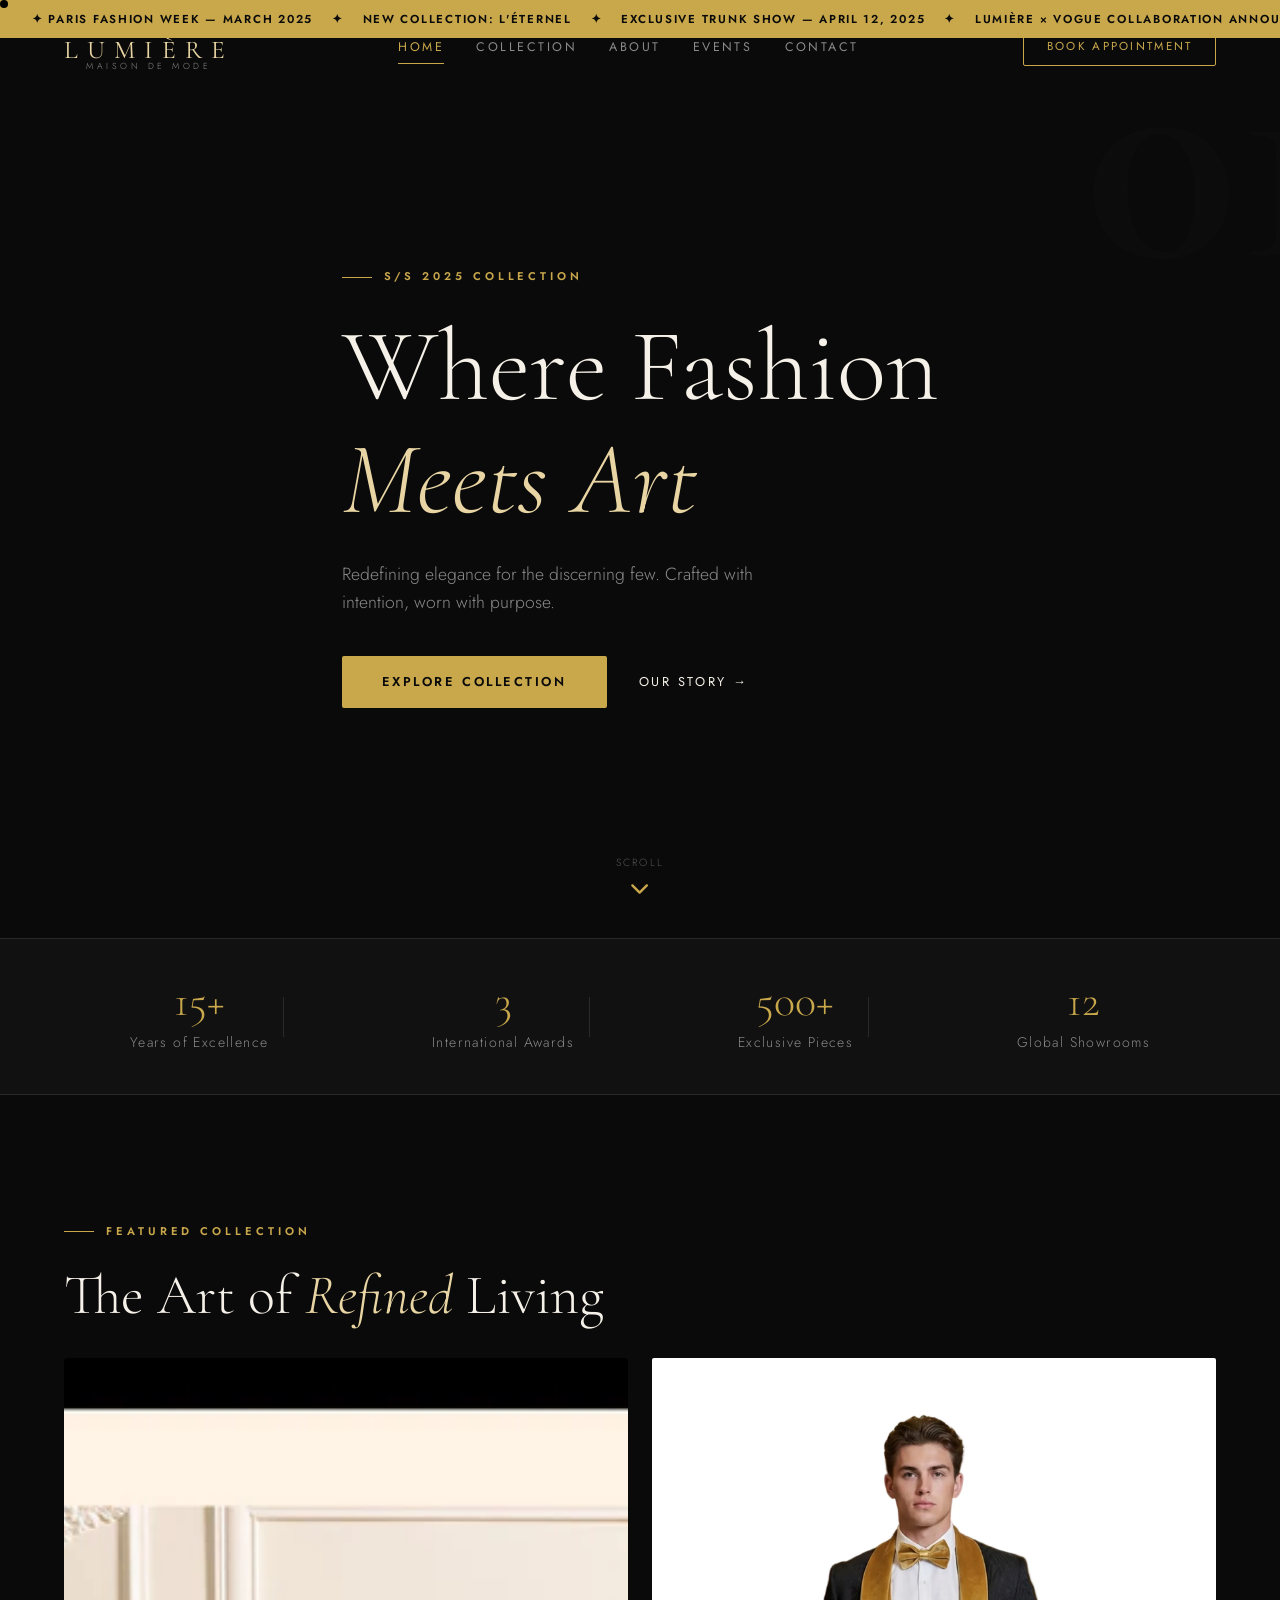
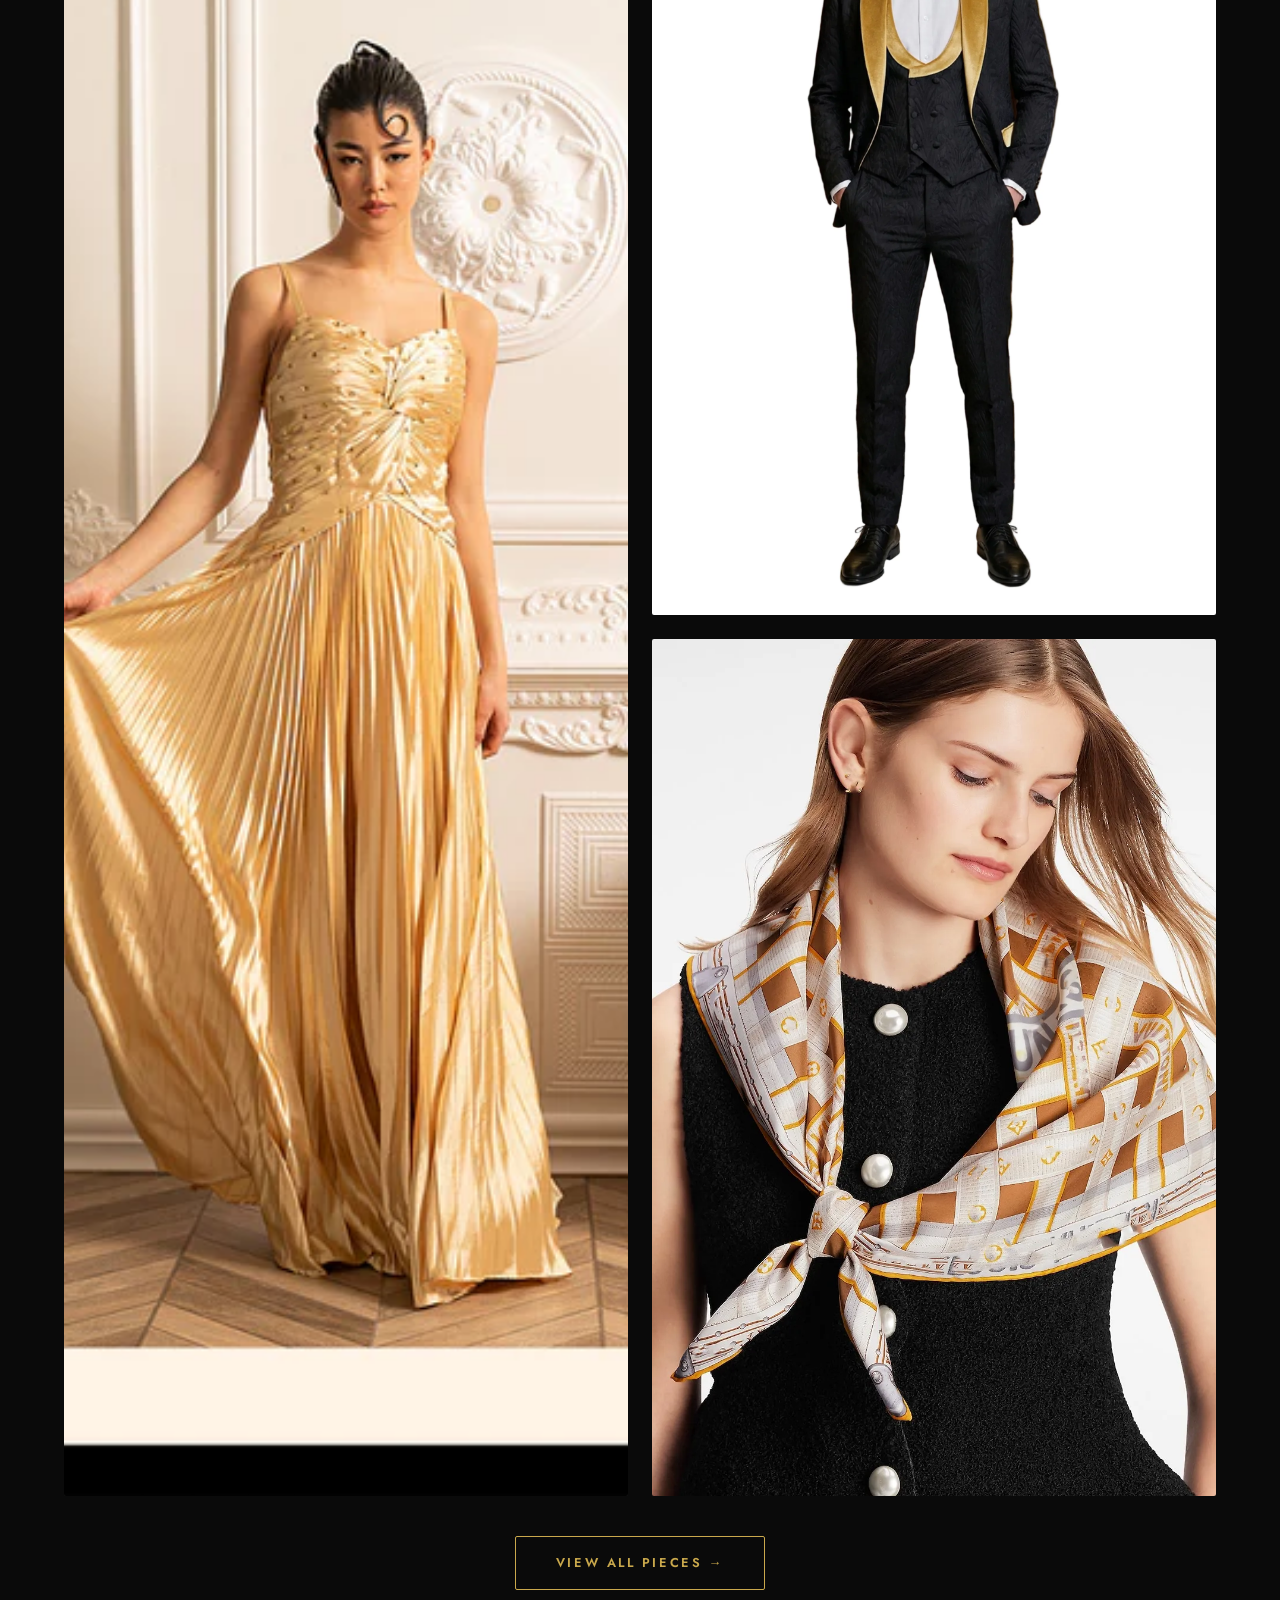
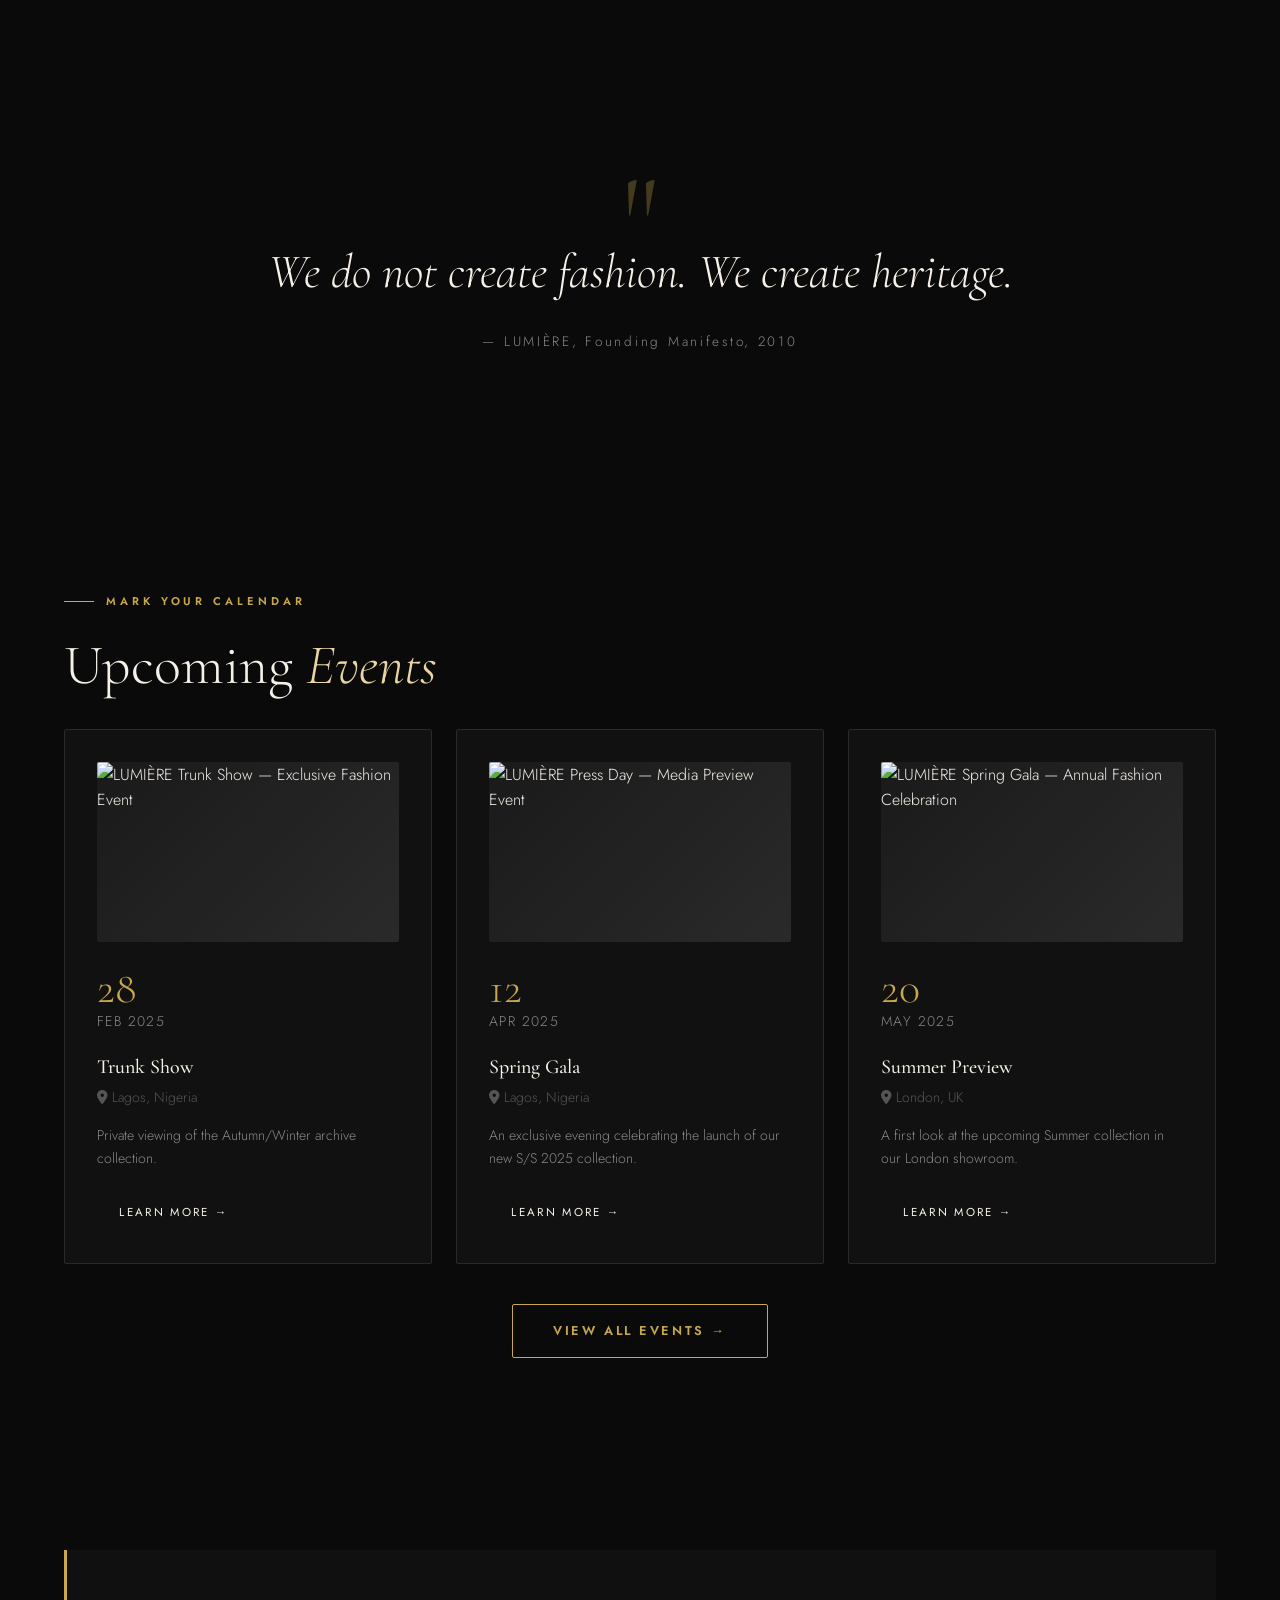
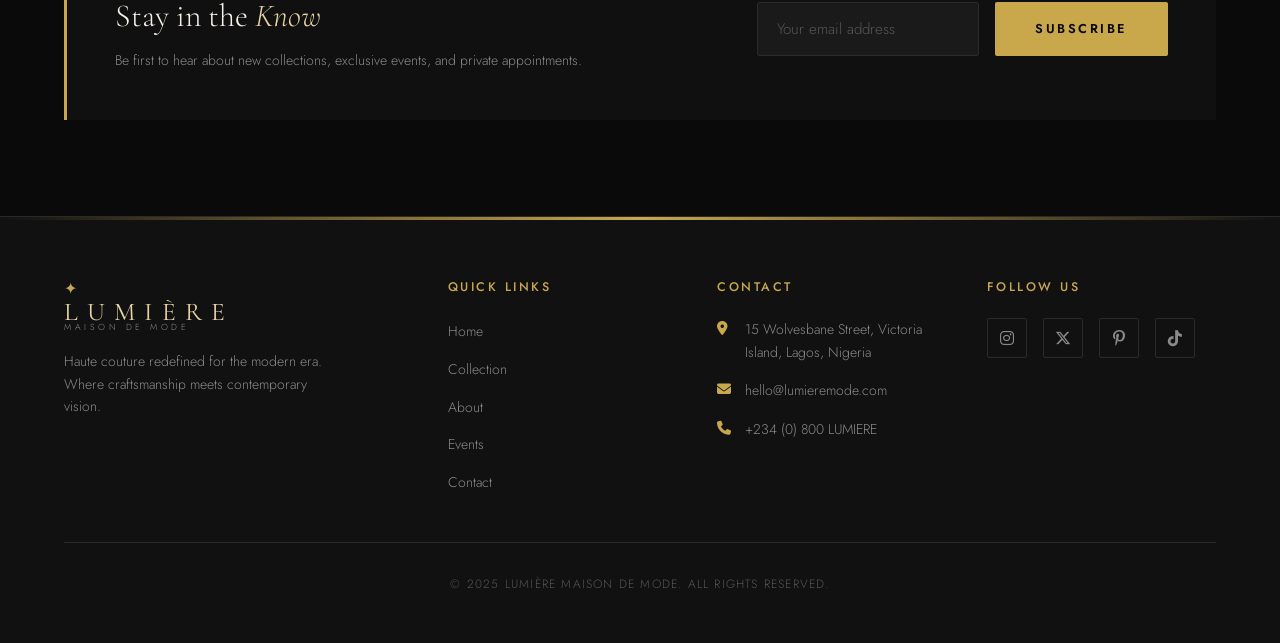
==== commit 234a92b3: "made changes to some images of the products" ====
--- a/index.html
+++ b/index.html
@@ -67,7 +67,7 @@
   <main>
 
     <!-- ===== HERO SECTION ===== -->
-    <section class="hero" style="background-image: url('https://images.unsplash.com/photo-1558618666-fcd25c85cd64?auto=format&fit=crop&w=1920&q=90'); background-size: cover; background-position: center;">
+    <section class="hero" style="background-image: url('/images/hero-home.jpg'); background-size: cover; background-position: center;">
       <div class="hero-watermark">01</div>
       <div class="container">
         <div class="hero-content">
@@ -121,7 +121,7 @@
         <div class="featured-grid reveal">
           <div class="featured-card">
             <div class="card-image">
-              <img src="https://images.unsplash.com/photo-1509631179647-0177331693ae?auto=format&fit=crop&w=800&q=85" alt="L'Éternel Evening Gown — LUMIÈRE Womenswear Collection" loading="lazy" style="width:100%;height:100%;object-fit:cover;">
+              <img src="/images/eternal-gown.webp" alt="L'Éternel Evening Gown — LUMIÈRE Womenswear Collection" loading="lazy" style="width:100%;height:100%;object-fit:cover;">
             </div>
             <div class="card-overlay">
               <h3>L'Éternel Evening Gown</h3>
@@ -131,7 +131,7 @@
           </div>
           <div class="featured-card">
             <div class="card-image">
-              <img src="https://images.unsplash.com/photo-1507003211169-0a1dd7228f2d?auto=format&fit=crop&w=800&q=85" alt="Noir Tuxedo Blazer — LUMIÈRE Menswear Collection" loading="lazy" style="width:100%;height:100%;object-fit:cover;">
+              <img src="/images/toxedo-blazer.jpg" alt="Noir Tuxedo Blazer — LUMIÈRE Menswear Collection" loading="lazy" style="width:100%;height:100%;object-fit:cover;">
             </div>
             <div class="card-overlay">
               <h3>Noir Tuxedo Blazer</h3>
@@ -141,7 +141,7 @@
           </div>
           <div class="featured-card">
             <div class="card-image">
-              <img src="https://images.unsplash.com/photo-1584917865442-de89df76afd3?auto=format&fit=crop&w=800&q=85" alt="Lumière Signature Accessories Collection" loading="lazy" style="width:100%;height:100%;object-fit:cover;">
+              <img src="/images/Lumière_Scarf.jpg" alt="Lumière Signature Accessories Collection" loading="lazy" style="width:100%;height:100%;object-fit:cover;">
             </div>
             <div class="card-overlay">
               <h3>Lumière Silk Scarf</h3>
@@ -258,7 +258,7 @@
           <h4>Contact</h4>
           <div class="footer-contact-item">
             <i class="fa-solid fa-location-dot"></i>
-            <span>15 Adeola Odeku Street, Victoria Island, Lagos, Nigeria</span>
+            <span>15 Wolvesbane Street, Victoria Island, Lagos, Nigeria</span>
           </div>
           <div class="footer-contact-item">
             <i class="fa-solid fa-envelope"></i>
